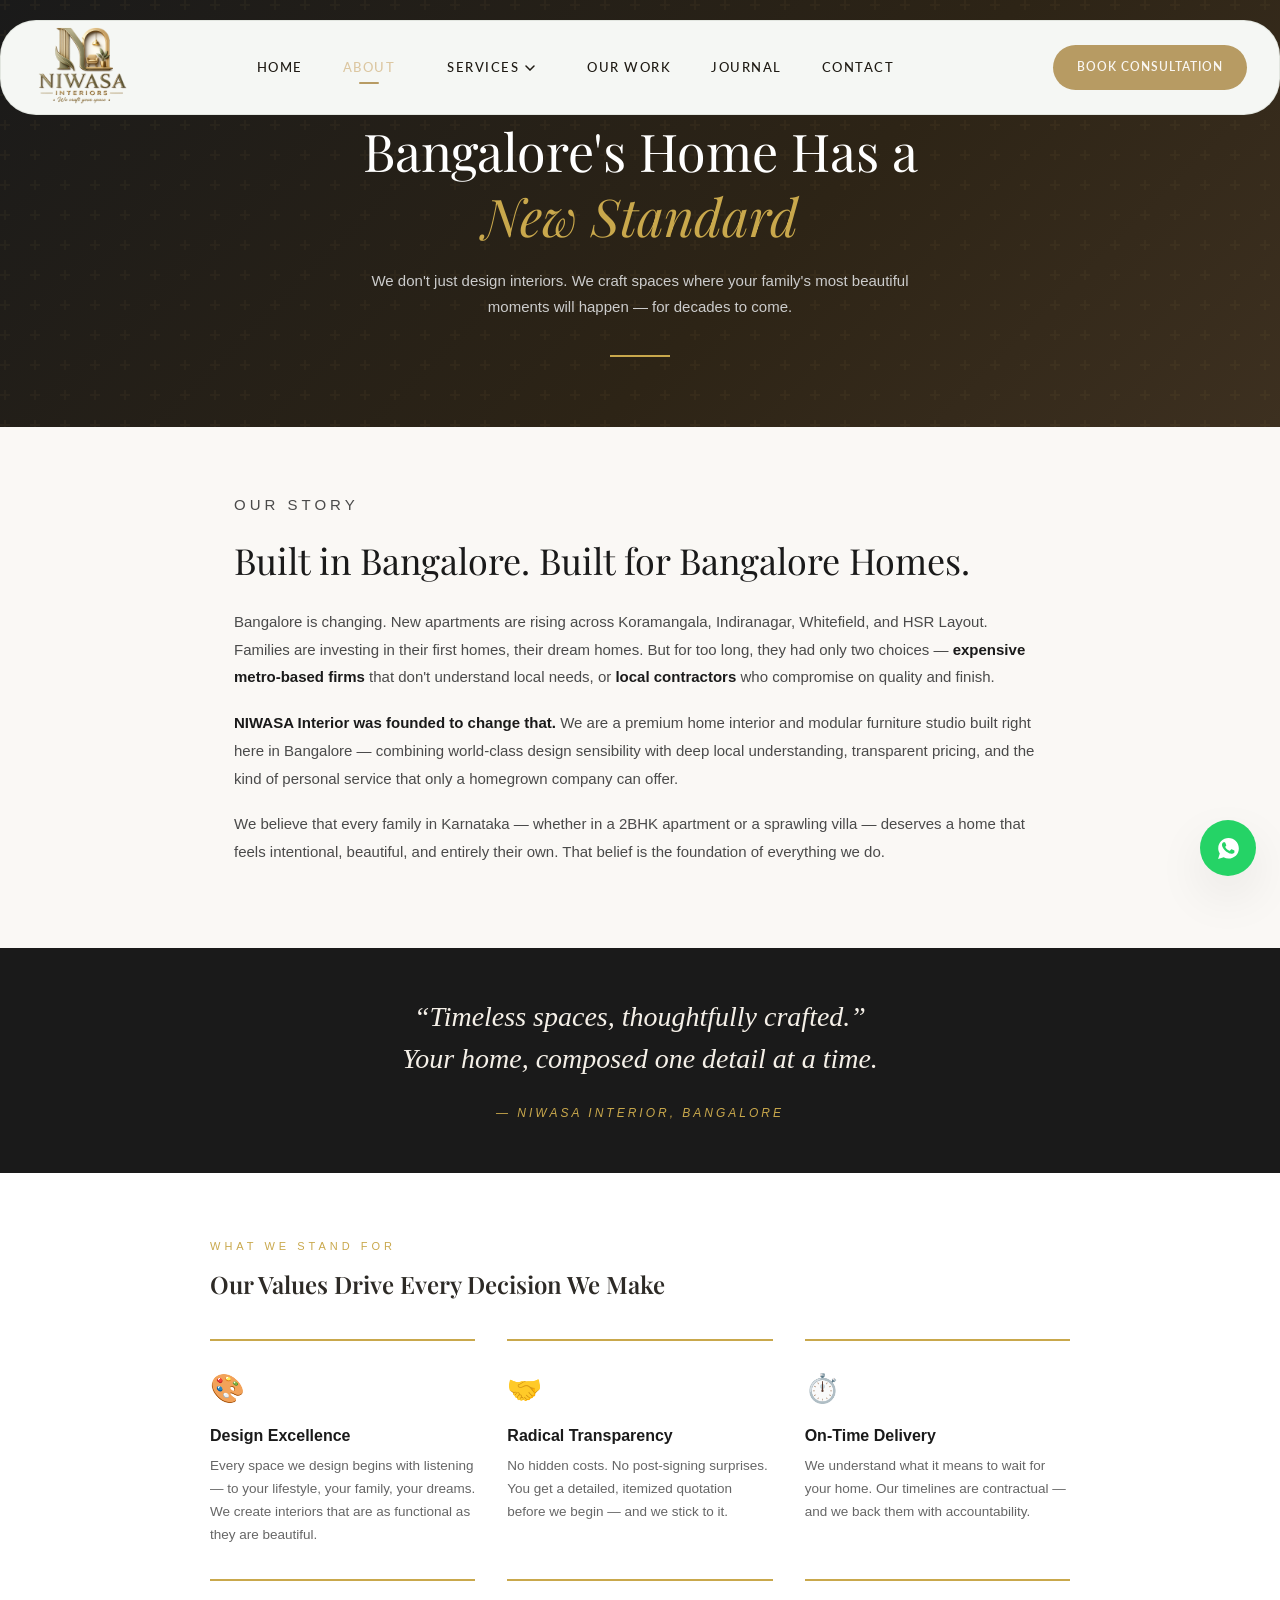
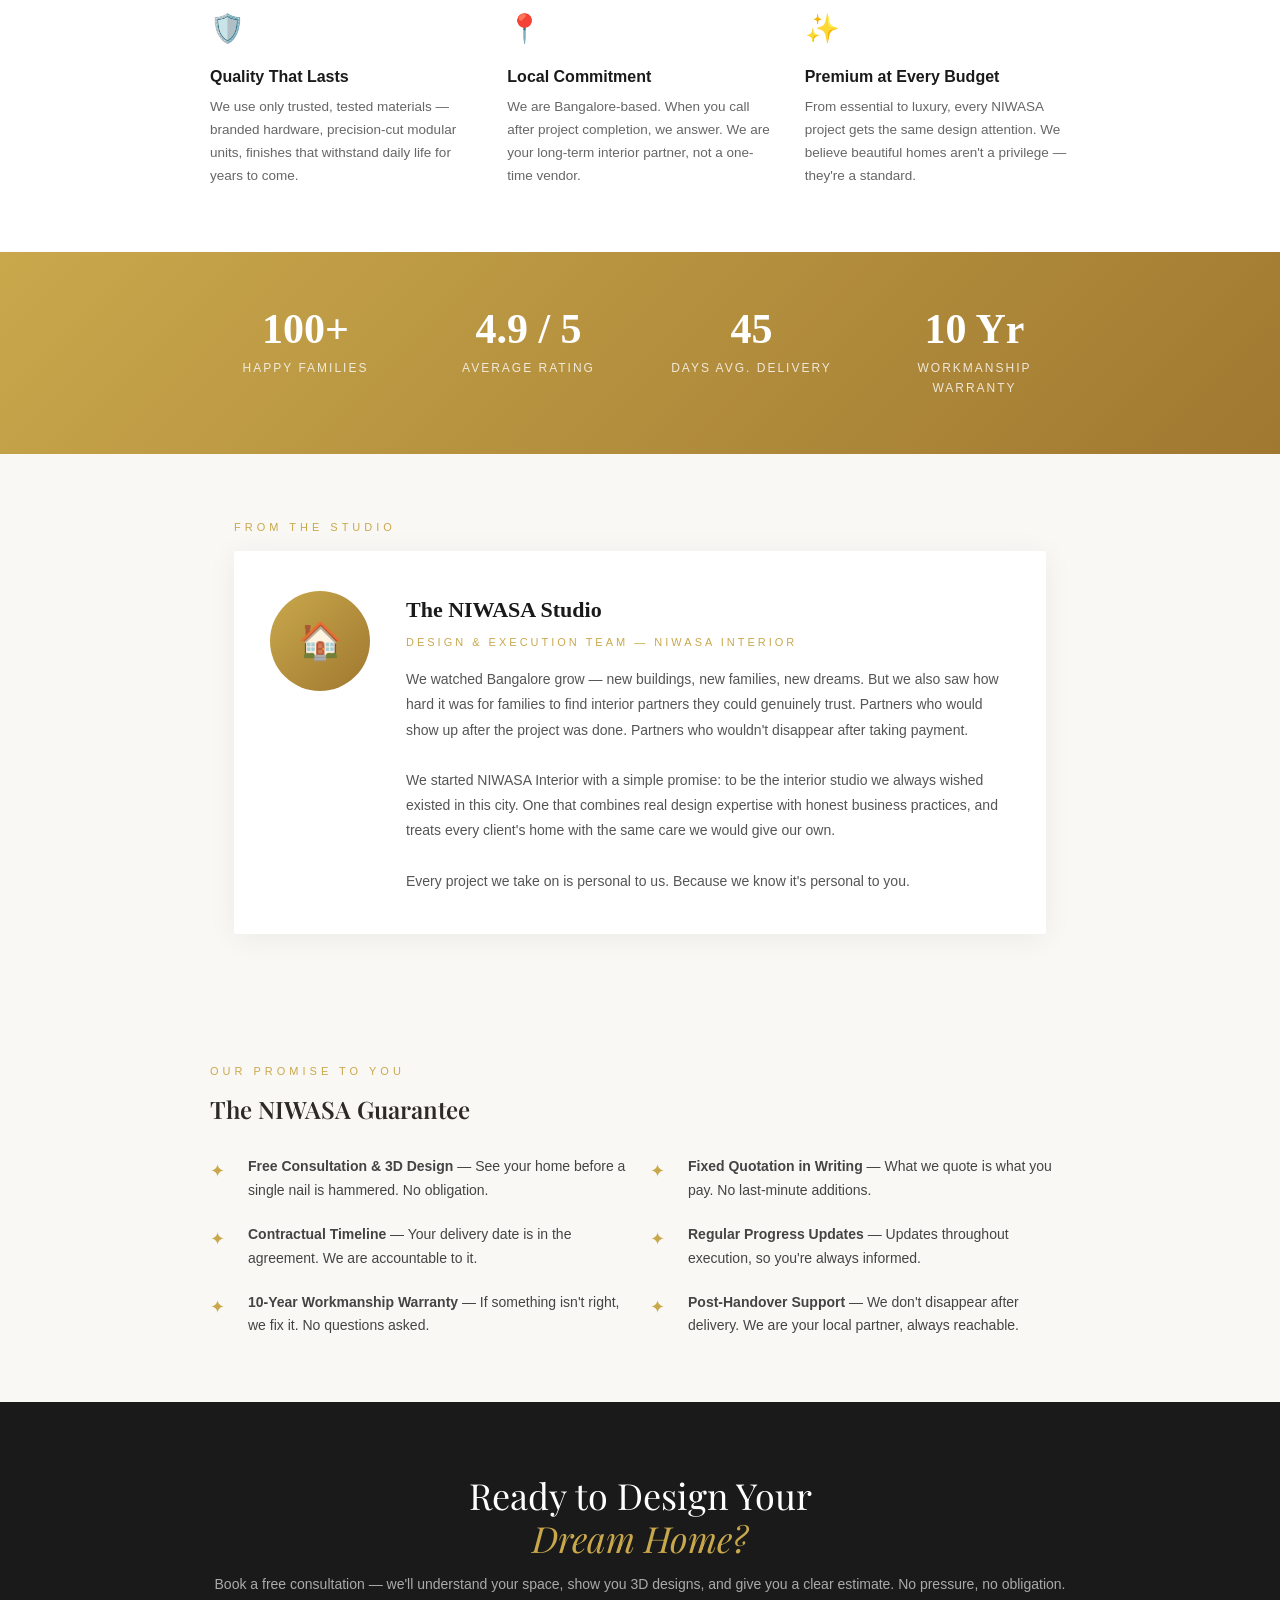
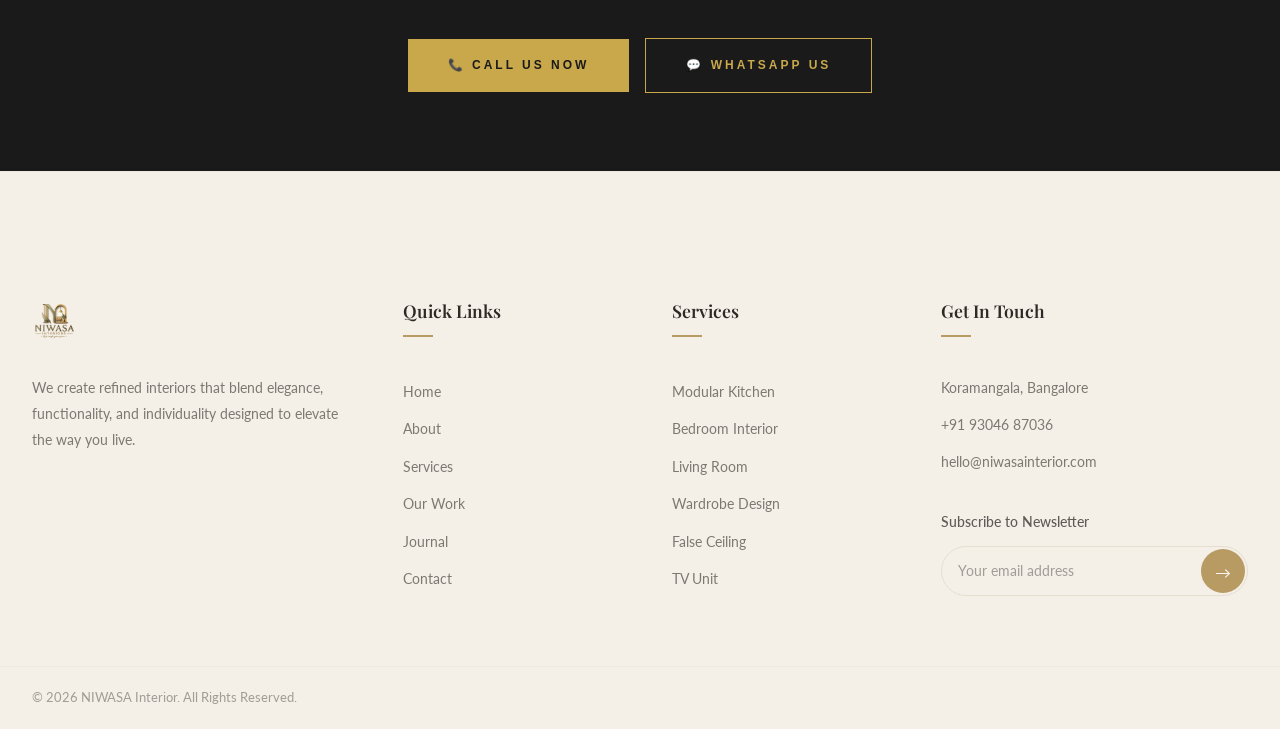
==== about.html @ 1d623440 "Initial commit" ====
<!DOCTYPE html>
<html lang="en">
<head>
  <meta charset="UTF-8">
  <meta name="viewport" content="width=device-width, initial-scale=1.0">
  <title>About | NIWASA Interior</title>
  <meta name="description" content="Learn about NIWASA Interior's design process, material-first approach, and execution values.">
  <link rel="preconnect" href="https://fonts.googleapis.com">
  <link rel="preconnect" href="https://fonts.gstatic.com" crossorigin>
  <link href="https://fonts.googleapis.com/css2?family=Playfair+Display:wght@400;500;600;700&family=Lato:wght@300;400;700;900&display=swap" rel="stylesheet">
  <link rel="stylesheet" href="static/css/core/site.css">
  <link rel="stylesheet" href="static/css/pages/about.css">
</head>
<body>
  <main class="main-content">
    <div class="ao-page">

      <!-- HERO -->
      <section class="ao-hero">
        <p class="ao-hero-eyebrow">About NIWASA Interior</p>
        <h1>Bangalore's Home Has a<br><span>New Standard</span></h1>
        <p class="ao-hero-sub">We don't just design interiors. We craft spaces where your family's most beautiful moments will happen — for decades to come.</p>
        <div class="ao-gold-line"></div>
      </section>

      <!-- BRAND STORY -->
      <section class="ao-section">
        <p class="ao-section-label">Our Story</p>
        <h2>Built in Bangalore. Built for Bangalore Homes.</h2>
        <p>
          Bangalore is changing. New apartments are rising across Koramangala, Indiranagar, Whitefield, and HSR Layout. Families are investing in their first homes, their dream homes. But for too long, they had only two choices — <strong>expensive metro-based firms</strong> that don't understand local needs, or <strong>local contractors</strong> who compromise on quality and finish.
        </p>
        <p>
          <strong>NIWASA Interior was founded to change that.</strong> We are a premium home interior and modular furniture studio built right here in Bangalore — combining world-class design sensibility with deep local understanding, transparent pricing, and the kind of personal service that only a homegrown company can offer.
        </p>
        <p>
          We believe that every family in Karnataka — whether in a 2BHK apartment or a sprawling villa — deserves a home that feels intentional, beautiful, and entirely their own. That belief is the foundation of everything we do.
        </p>
      </section>

      <!-- QUOTE -->
      <div class="ao-quote-block">
        <blockquote>&ldquo;Timeless spaces, thoughtfully crafted.&rdquo;<br>Your home, composed one detail at a time.</blockquote>
        <cite>&mdash; NIWASA Interior, Bangalore</cite>
      </div>

      <!-- VALUES -->
      <div class="ao-values-bg">
        <div class="ao-values-inner">
          <p class="ao-section-label">What We Stand For</p>
          <h2>Our Values Drive Every Decision We Make</h2>
          <div class="ao-values-grid">
            <div class="ao-value-card">
              <div class="ao-value-icon">🎨</div>
              <h3>Design Excellence</h3>
              <p>Every space we design begins with listening — to your lifestyle, your family, your dreams. We create interiors that are as functional as they are beautiful.</p>
            </div>
            <div class="ao-value-card">
              <div class="ao-value-icon">🤝</div>
              <h3>Radical Transparency</h3>
              <p>No hidden costs. No post-signing surprises. You get a detailed, itemized quotation before we begin — and we stick to it.</p>
            </div>
            <div class="ao-value-card">
              <div class="ao-value-icon">⏱️</div>
              <h3>On-Time Delivery</h3>
              <p>We understand what it means to wait for your home. Our timelines are contractual — and we back them with accountability.</p>
            </div>
            <div class="ao-value-card">
              <div class="ao-value-icon">🛡️</div>
              <h3>Quality That Lasts</h3>
              <p>We use only trusted, tested materials — branded hardware, precision-cut modular units, finishes that withstand daily life for years to come.</p>
            </div>
            <div class="ao-value-card">
              <div class="ao-value-icon">📍</div>
              <h3>Local Commitment</h3>
              <p>We are Bangalore-based. When you call after project completion, we answer. We are your long-term interior partner, not a one-time vendor.</p>
            </div>
            <div class="ao-value-card">
              <div class="ao-value-icon">✨</div>
              <h3>Premium at Every Budget</h3>
              <p>From essential to luxury, every NIWASA project gets the same design attention. We believe beautiful homes aren't a privilege — they're a standard.</p>
            </div>
          </div>
        </div>
      </div>

      <!-- STATS -->
      <div class="ao-stats-bg">
        <div class="ao-stats-inner">
          <div>
            <div class="ao-stat-num">100+</div>
            <div class="ao-stat-label">Happy Families</div>
          </div>
          <div>
            <div class="ao-stat-num">4.9 / 5</div>
            <div class="ao-stat-label">Average Rating</div>
          </div>
          <div>
            <div class="ao-stat-num">45</div>
            <div class="ao-stat-label">Days Avg. Delivery</div>
          </div>
          <div>
            <div class="ao-stat-num">10 Yr</div>
            <div class="ao-stat-label">Workmanship Warranty</div>
          </div>
        </div>
      </div>

      <!-- FOUNDER / STUDIO -->
      <section class="ao-founder-section">
        <p class="ao-section-label">From the Studio</p>
        <div class="ao-founder-card">
          <div class="ao-founder-avatar">🏠</div>
          <div>
            <div class="ao-founder-name">The NIWASA Studio</div>
            <div class="ao-founder-title">Design &amp; Execution Team — NIWASA Interior</div>
            <p class="ao-founder-bio">
              We watched Bangalore grow — new buildings, new families, new dreams. But we also saw how hard it was for families to find interior partners they could genuinely trust. Partners who would show up after the project was done. Partners who wouldn't disappear after taking payment.<br><br>
              We started NIWASA Interior with a simple promise: to be the interior studio we always wished existed in this city. One that combines real design expertise with honest business practices, and treats every client's home with the same care we would give our own.<br><br>
              Every project we take on is personal to us. Because we know it's personal to you.
            </p>
          </div>
        </div>
      </section>

      <!-- OUR PROMISE -->
      <div class="ao-promise-bg">
        <div class="ao-promise-inner">
          <p class="ao-section-label">Our Promise to You</p>
          <h2>The NIWASA Guarantee</h2>
          <ul class="ao-promise-list">
            <li><span class="ao-check">✦</span><div><strong>Free Consultation &amp; 3D Design</strong> — See your home before a single nail is hammered. No obligation.</div></li>
            <li><span class="ao-check">✦</span><div><strong>Fixed Quotation in Writing</strong> — What we quote is what you pay. No last-minute additions.</div></li>
            <li><span class="ao-check">✦</span><div><strong>Contractual Timeline</strong> — Your delivery date is in the agreement. We are accountable to it.</div></li>
            <li><span class="ao-check">✦</span><div><strong>Regular Progress Updates</strong> — Updates throughout execution, so you're always informed.</div></li>
            <li><span class="ao-check">✦</span><div><strong>10-Year Workmanship Warranty</strong> — If something isn't right, we fix it. No questions asked.</div></li>
            <li><span class="ao-check">✦</span><div><strong>Post-Handover Support</strong> — We don't disappear after delivery. We are your local partner, always reachable.</div></li>
          </ul>
        </div>
      </div>

      <!-- CTA -->
      <section class="ao-cta-section">
        <h2>Ready to Design Your<br><span>Dream Home?</span></h2>
        <p>Book a free consultation — we'll understand your space, show you 3D designs, and give you a clear estimate. No pressure, no obligation.</p>
        <a class="ao-cta-btn" href="tel:+919304687036">📞 Call Us Now</a>
        <a class="ao-cta-btn outline" href="https://wa.me/919304687036">💬 WhatsApp Us</a>
      </section>

    </div>
  </main>
  <script src="static/js/core/site-data.js" defer></script>
  <script src="static/js/core/layout.js" defer></script>
  <script src="static/js/core/main.js" defer></script>
  <script src="static/js/pages/about.js" defer></script>
</body>
</html>
---- static/css/core/site.css ----
@import url('https://fonts.googleapis.com/css2?family=Playfair+Display:wght@400;500;600;700&family=Lato:wght@300;400;700;900&display=swap');

/*
=================================================================
NIWASA Interior - Master Stylesheet
=================================================================
Premium Interior Design Studio
Luxury | Glassmorphism | Dark Theme | Gold Accents
=================================================================
*/

/* ============================================================
   CSS CUSTOM PROPERTIES (Design Tokens)
   ============================================================ */
:root{

    /* ===========================
       NIWASA Brand Palette
    ============================ */

    --primary:#5E6B56;
    --primary-light:#74846C;
    --primary-dark:#46503F;

    --secondary:#B79B63;
    --secondary-light:#D8C39A;
    --secondary-dark:#9B824C;

    --accent:#E8D8BB;
    --gold:#B79B63;
    --gold-light:#D8C39A;
    --gold-dark:#9B824C;
    --gold-muted:rgba(183,155,99,.12);
    --gold-shimmer:#E8D8BB;

    /* ===========================
       Backgrounds
    ============================ */

    --bg-primary:#F9F6F1;
    --bg-secondary:#F4EFE7;
    --bg-tertiary:#EEE7DB;

    --bg-card:#FFFFFF;
    --bg-card-hover:#FCFAF6;
    --bg-elevated:#FFFFFF;

    /* ===========================
       Glass
    ============================ */

    --glass-bg:rgba(255,255,255,.72);
    --glass-bg-light:rgba(255,255,255,.55);

    --glass-border:rgba(94,107,86,.12);
    --glass-border-hover:rgba(94,107,86,.25);

    /* ===========================
       Typography
    ============================ */

    --text-primary:#2D2A26;
    --text-secondary:#5F5A55;
    --text-tertiary:#7E7872;
    --text-muted:#A29C96;

    --text-gold:#B79B63;

    /* ===========================
       Extra Colors
    ============================ */

    --cream:#FFFDF8;
    --cream-dark:#F5F0E8;
    --warm-white:#FFFFFF;

    /* ===========================
       Borders
    ============================ */

    --border-subtle:#EFE8DC;
    --border-light:#E6DED0;
    --border-gold:#D8C39A;

    /* ===========================
       Shadows
    ============================ */

    --shadow-sm:0 3px 8px rgba(0,0,0,.04);

    --shadow-md:0 8px 24px rgba(0,0,0,.06);

    --shadow-lg:0 20px 50px rgba(0,0,0,.08);

    --shadow-xl:0 35px 80px rgba(0,0,0,.10);

    --shadow-gold:0 15px 35px rgba(183,155,99,.15);

    --shadow-gold-lg:0 20px 50px rgba(183,155,99,.18);

    /* Typography */

    --font-heading:'Playfair Display',serif;
    --font-body:'Lato',sans-serif;
    --font-accent:'Playfair Display',serif;

    /* Font Sizes */

    --fs-hero:clamp(3.5rem,7vw,6rem);

    --fs-h1:clamp(2.15rem,4vw,3.9rem);

    --fs-h2:clamp(1.85rem,3.2vw,3rem);

    --fs-h3:clamp(1.5rem,3vw,2.2rem);

    --fs-h4:clamp(1.2rem,2vw,1.6rem);

    --fs-body:1rem;

    --fs-small:.9rem;

    --fs-label:.75rem;

    /* Spacing */

    --space-xs:.5rem;
    --space-sm:1rem;
    --space-md:1.5rem;
    --space-lg:2.5rem;
    --space-xl:4rem;
    --space-2xl:6rem;
    --space-3xl:8rem;

    --section-padding:7rem;

    /* Radius */

    --radius-sm:8px;
    --radius-md:14px;
    --radius-lg:18px;
    --radius-xl:26px;
    --radius-2xl:36px;
    --radius-full:999px;

    /* Transition */

    --transition-fast:.2s ease;

    --transition-base:.3s ease;

    --transition-smooth:.45s ease;

    --transition-slow:.8s ease;

    --transition-spring:.5s cubic-bezier(.34,1.56,.64,1);

    /* Z */

    --z-base:1;
    --z-preloader:1000;
    --z-dropdown:100;
    --z-sticky:200;
    --z-overlay:300;
    --z-modal:400;
    --z-floating:500;

    --container-max:1380px;

    --container-padding:2rem;

}


/* ============================================================
   RESET & BASE
   ============================================================ */
*,
*::before,
*::after {
    margin: 0;
    padding: 0;
    box-sizing: border-box;
}

html {
    scroll-behavior: smooth;
    -webkit-text-size-adjust: 100%;
    scrollbar-width: thin;
    scrollbar-color: var(--gold-dark) var(--bg-secondary);
}

/* Custom Scrollbar */
html::-webkit-scrollbar {
    width: 8px;
}

html::-webkit-scrollbar-track {
    background: var(--bg-secondary);
}

html::-webkit-scrollbar-thumb {
    background: var(--gold-dark);
    border-radius: var(--radius-full);
}

html::-webkit-scrollbar-thumb:hover {
    background: var(--gold);
}

body {
    font-family: var(--font-body);
    font-size: var(--fs-body);
    line-height: 1.7;
    color: var(--text-secondary);
    background-color: var(--bg-primary);
    overflow-x: hidden;
    -webkit-font-smoothing: antialiased;
    -moz-osx-font-smoothing: grayscale;
}

a {
    text-decoration: none;
    color: inherit;
    transition: color var(--transition-base);
}

img {
    max-width: 100%;
    height: auto;
    display: block;
}

ul, ol {
    list-style: none;
}

button {
    cursor: pointer;
    border: none;
    background: none;
    font-family: inherit;
    font-size: inherit;
    color: inherit;
}

input, textarea, select {
    font-family: inherit;
    font-size: inherit;
    outline: none;
    border: none;
    background: none;
}

::selection {
    background: var(--gold);
    color: var(--bg-primary);
}


/* ============================================================
   UTILITY CLASSES
   ============================================================ */
.container {
    width: 100%;
    max-width: var(--container-max);
    margin: 0 auto;
    padding: 0 var(--container-padding);
}

.section {
    padding: var(--section-padding) 0;
    position: relative;
}

.section-dark {
    background-color: var(--bg-secondary);
}

.section-darker {
    background-color: var(--bg-primary);
}

/* Section Header */
.section-header {
    text-align: center;
    margin-bottom: var(--space-xl);
    max-width: 700px;
    margin-left: auto;
    margin-right: auto;
}

.section-label {
    font-family: var(--font-body);
    font-size: var(--fs-label);
    font-weight: 500;
    letter-spacing: 3px;
    text-transform: uppercase;
    color: var(--gold);
    margin-bottom: var(--space-sm);
    display: block;
}

.section-title {
    font-family: var(--font-heading);
    font-size: var(--fs-h2);
    font-weight: 600;
    color: var(--text-primary);
    line-height: 1.2;
    margin-bottom: var(--space-md);
}

.section-title em,
.section-title i {
    font-style: italic;
    color: var(--gold);
}

.section-subtitle {
    font-size: var(--fs-body);
    color: var(--text-tertiary);
    line-height: 1.8;
}

.section-divider {
    width: 50px;
    height: 2px;
    background: var(--gold);
    margin: var(--space-md) auto;
}

/* Text Utilities */
.text-gold { color: var(--gold); }
.text-white { color: var(--text-primary); }
.text-center { text-align: center; }
.text-left { text-align: left; }

/* Heading Styles */
h1, h2, h3, h4, h5, h6 {
    font-family: var(--font-heading);
    font-weight: 600;
    color: var(--text-primary);
    line-height: 1.2;
}


/* ============================================================
   PRELOADER
   ============================================================ */
.preloader {
    position: fixed;
    top: 0;
    left: 0;
    width: 100%;
    height: 100%;
    background: var(--bg-primary);
    display: flex;
    align-items: center;
    justify-content: center;
    z-index: var(--z-preloader);
    transition: opacity 0.6s ease, visibility 0.6s ease;
}

.preloader.hidden {
    opacity: 0;
    visibility: hidden;
    pointer-events: none;
}

.preloader-inner {
    text-align: center;
}

.preloader-logo {
    margin-bottom: 22px;
    animation: preloaderPulse 2s ease-in-out infinite;
}

.preloader-logo img {
    height: 60px;
    width: auto;
    filter: brightness(1.1);
}

.preloader-bar {
    width: 42px;
    height: 42px;
    background: transparent;
    border: 3px solid var(--border-light);
    border-top-color: var(--gold);
    border-radius: 50%;
    margin: 0 auto;
    animation: preloaderSpin .9s linear infinite;
}

.preloader-bar-inner {
    display: none;
}

@keyframes preloaderPulse {
    0%, 100% { opacity: 1; transform: scale(1); }
    50% { opacity: 0.7; transform: scale(0.97); }
}

@keyframes preloaderBar {
    0% { width: 0; margin-left: 0; }
    50% { width: 70%; margin-left: 15%; }
    100% { width: 0; margin-left: 100%; }
}


/* ============================================================
   NAVBAR
   ============================================================ */
.navbar {
    position: fixed;
    top: 0;
    left: 0;
    width: 100%;
    z-index: var(--z-sticky);
    padding: 20px 0;
    transition: all var(--transition-smooth);
}

.navbar.scrolled {
    padding: 12px 0;
}

.navbar-container {
    max-width: var(--container-max);
    margin: 0 auto;
    padding: 0 var(--container-padding);
    display: flex;
    align-items: center;
    justify-content: space-between;
    background: #f5f7f4;
    backdrop-filter: blur(20px);
    -webkit-backdrop-filter: blur(20px);
    border: 1px solid var(--glass-border);
    border-radius: var(--radius-2xl);
    padding: 14px 32px;
    transition: all var(--transition-smooth);
}

.navbar.scrolled .navbar-container {
     background: #F4EFE7;
    border-color: var(--border-light);
    box-shadow: var(--shadow-lg);
    padding: 10px 28px;
}

/* Logo */



.logo-img {
    height: 42px;          /* Keep the original height */
    width: auto;
    transition: all 0.3s ease;
    transform: scale(1.5); /* Makes it look 50% larger */
    transform-origin: left center;
}

.navbar.scrolled .logo-img {
    height: 42px;
    transform: scale(1.6);
}


.logo-img {
    height: 65px;      /* Increased from 42px */
    width: auto;
    transition: all var(--transition-base);
}


.navbar.scrolled .logo-img {
    height: 58px;
}

/* Nav Links */
.navbar-menu {
    display: flex;
    align-items: center;
    gap: 8px;
}

.nav-link {
    font-family: var(--font-body);
    font-size: 0.8rem;
    font-weight: 500;
    letter-spacing: 1.5px;
    text-transform: uppercase;
    color:  #1f1b14; 
    padding: 8px 16px;
    border-radius: var(--radius-sm);
    transition: all var(--transition-base);
    position: relative;
    display: flex;
    align-items: center;
    gap: 4px;
}

.nav-link:hover,
.nav-link.active {
    color:  #DCC7A1; 
}

.nav-link.active::after {
    content: '';
    position: absolute;
    bottom: 2px;
    left: 50%;
    transform: translateX(-50%);
    width: 20px;
    height: 2px;
    background: var(--gold);
    border-radius: var(--radius-full);
}

/* Dropdown */
.nav-dropdown {
    position: relative;
    margin: 0 12px;
}

.dropdown-arrow {
    transition: transform var(--transition-base);
    margin-left: 2px;
}

.nav-dropdown:hover .dropdown-arrow {
    transform: rotate(180deg);
}

.dropdown-menu {
    position: absolute;
    top: calc(100% + 18px);
    left: 50%;
    transform: translateX(-50%) translateY(8px);
    width: min(820px, 82vw);
    background: #fff;
    backdrop-filter: blur(20px);
    -webkit-backdrop-filter: blur(20px);
    border: 1px solid var(--border-light);
    border-radius: 18px;
    padding: 18px;
    display: grid;
    grid-template-columns: repeat(3, minmax(0, 1fr));
    gap: 10px;
    opacity: 0;
    visibility: hidden;
    transition: all var(--transition-base);
    box-shadow: 0 24px 70px rgba(45, 42, 38, .14);
    z-index: 999;
}

@keyframes preloaderSpin {
    to { transform: rotate(360deg); }
}

.nav-dropdown:hover .dropdown-menu {
    opacity: 1;
    visibility: visible;
    transform: translateX(-50%) translateY(0);
}

.dropdown-item {
    display: flex;
    align-items: center;
    min-height: 54px;
    padding: 13px 15px;
    font-size: 0.85rem;
    font-weight: 600;
    color: var(--text-primary);
    background: var(--cream);
    border: 1px solid var(--border-subtle);
    border-radius: 12px;
    transition: all var(--transition-base);
}

.dropdown-item:hover {
    background: var(--primary);
    border-color: var(--primary);
    color: #fff;
    transform: translateY(-2px);
}

/* CTA Button */
.navbar-cta {
    display: flex;
    align-items: center;
    gap: 10px;
    background: var(--gold);
    color: var(--bg-primary);
    font-size: 0.75rem;
    font-weight: 600;
    letter-spacing: 1px;
    text-transform: uppercase;
    padding: 12px 24px;
    border-radius: var(--radius-full);
    transition: all var(--transition-base);
    flex-shrink: 0;
}

.navbar-cta:hover {
    background: var(--gold-light);
    transform: translateY(-1px);
    box-shadow: var(--shadow-gold);
}

.navbar-cta svg {
    transition: transform var(--transition-base);
}

.navbar-cta:hover svg {
    transform: translate(2px, -2px);
}

/* Mobile Toggle */
.navbar-toggle {
    display: none;
    flex-direction: column;
    gap: 5px;
    padding: 8px;
    z-index: 10;
}

.toggle-line {
    width: 24px;
    height: 2px;
    background: var(--text-primary);
    border-radius: var(--radius-full);
    transition: all var(--transition-base);
}


/* ============================================================
   MOBILE MENU
   ============================================================ */
.mobile-menu {
    position: fixed;
    top: 0;
    left: 0;
    width: 100%;
    height: 100%;
    z-index: var(--z-overlay);
    pointer-events: none;
}

.mobile-menu.active {
    pointer-events: all;
}

.mobile-menu-overlay {
    position: absolute;
    top: 0;
    left: 0;
    width: 100%;
    height: 100%;
    background: rgba(0, 0, 0, 0.6);
    backdrop-filter: blur(4px);
    opacity: 0;
    transition: opacity var(--transition-base);
}

.mobile-menu.active .mobile-menu-overlay {
    opacity: 1;
}

.mobile-menu-panel {
    position: absolute;
    top: 0;
    right: 0;
    width: 85%;
    max-width: 400px;
    height: 100%;
    background: var(--bg-secondary);
    border-left: 1px solid var(--border-light);
    transform: translateX(100%);
    transition: transform var(--transition-smooth);
    overflow-y: auto;
    display: flex;
    flex-direction: column;
}

.mobile-menu.active .mobile-menu-panel {
    transform: translateX(0);
}

.mobile-menu-header {
    display: flex;
    align-items: center;
    justify-content: space-between;
    padding: 20px 24px;
    border-bottom: 1px solid var(--border-subtle);
}

.mobile-logo img {
    height: 36px;
    width: auto;
}

.mobile-close {
    width: 40px;
    height: 40px;
    display: flex;
    align-items: center;
    justify-content: center;
    border-radius: var(--radius-md);
    color: var(--text-secondary);
    transition: all var(--transition-base);
}

.mobile-close:hover {
    color: var(--gold);
    background: var(--gold-muted);
}

.mobile-menu-nav {
    padding: 16px 24px;
    flex: 1;
}

.mobile-nav-link {
    display: flex;
    align-items: center;
    justify-content: space-between;
    padding: 14px 0;
    font-family: var(--font-heading);
    font-size: 1.15rem;
    font-weight: 500;
    color: var(--text-secondary);
    border-bottom: 1px solid var(--border-subtle);
    transition: color var(--transition-base);
    width: 100%;
    text-align: left;
}

.mobile-nav-link:hover {
    color: var(--gold);
}

.mobile-nav-dropdown {
    width: 100%;
}

.mobile-dropdown-content {
    max-height: 0;
    overflow: hidden;
    transition: max-height var(--transition-smooth);
}

.mobile-nav-dropdown.open .mobile-dropdown-content {
    max-height: 500px;
}

.mobile-nav-dropdown.open .mobile-dropdown-toggle svg {
    transform: rotate(180deg);
}

.mobile-dropdown-content a {
    display: block;
    padding: 10px 0 10px 16px;
    font-family: var(--font-body);
    font-size: 0.9rem;
    color: var(--text-tertiary);
    border-bottom: 1px solid var(--border-subtle);
    transition: all var(--transition-base);
}

.mobile-dropdown-content a:hover {
    color: var(--gold);
    padding-left: 24px;
}

.mobile-menu-footer {
    padding: 24px;
    border-top: 1px solid var(--border-subtle);
}

.mobile-cta-btn {
    display: block;
    width: 100%;
    text-align: center;
    background: var(--gold);
    color: var(--bg-primary);
    font-weight: 600;
    font-size: 0.85rem;
    letter-spacing: 1px;
    text-transform: uppercase;
    padding: 14px 24px;
    border-radius: var(--radius-full);
    margin-bottom: var(--space-md);
    transition: all var(--transition-base);
}

.mobile-cta-btn:hover {
    background: var(--gold-light);
}

.mobile-contact-info {
    display: flex;
    flex-direction: column;
    gap: 8px;
    margin-bottom: var(--space-md);
}

.mobile-contact-info a {
    font-size: 0.85rem;
    color: var(--text-tertiary);
    transition: color var(--transition-base);
}

.mobile-contact-info a:hover {
    color: var(--gold);
}

.mobile-social-links {
    display: flex;
    gap: 12px;
}

.mobile-social-links a {
    width: 40px;
    height: 40px;
    display: flex;
    align-items: center;
    justify-content: center;
    border: 1px solid var(--border-light);
    border-radius: var(--radius-md);
    color: var(--text-tertiary);
    transition: all var(--transition-base);
}

.mobile-social-links a:hover {
    color: var(--gold);
    border-color: var(--gold);
    background: var(--gold-muted);
}


/* ============================================================
   BUTTONS (Reusable)
   ============================================================ */
.btn {
    display: inline-flex;
    align-items: center;
    gap: 10px;
    font-family: var(--font-body);
    font-weight: 600;
    letter-spacing: 1px;
    text-transform: uppercase;
    border-radius: var(--radius-full);
    transition: all var(--transition-base);
    cursor: pointer;
    position: relative;
    overflow: hidden;
}

.btn-primary {
    background: var(--gold);
    color: var(--bg-primary);
    padding: 14px 32px;
    font-size: 0.8rem;
}

.btn-primary:hover {
    background: var(--gold-light);
    transform: translateY(-2px);
    box-shadow: var(--shadow-gold);
}

.btn-outline {
    background: transparent;
    color: var(--text-primary);
    padding: 13px 30px;
    font-size: 0.8rem;
    border: 1.5px solid var(--border-light);
}

.btn-outline:hover {
    border-color: var(--gold);
    color: var(--gold);
    background: var(--gold-muted);
    transform: translateY(-2px);
}

.btn-ghost {
    background: transparent;
    color: var(--gold);
    padding: 10px 0;
    font-size: 0.8rem;
    letter-spacing: 1.5px;
}

.btn-ghost:hover {
    color: var(--gold-light);
}

.btn-ghost svg {
    transition: transform var(--transition-base);
}

.btn-ghost:hover svg {
    transform: translateX(4px);
}

.btn svg {
    transition: transform var(--transition-base);
}

.btn:hover svg {
    transform: translate(2px, -2px);
}

/* Arrow icon for buttons */
.btn-arrow {
    width: 36px;
    height: 36px;
    display: flex;
    align-items: center;
    justify-content: center;
    border-radius: 50%;
    border: 1px solid var(--border-light);
    transition: all var(--transition-base);
}

.btn:hover .btn-arrow {
    border-color: var(--gold);
    background: var(--gold-muted);
}


/* ============================================================
   FOOTER
   ============================================================ */
.footer {
    background: var(--bg-secondary);
    border-top: 1px solid var(--border-subtle);
}

.footer-top {
    padding: var(--space-3xl) 0 var(--space-xl);
}

.footer-grid {
    display: grid;
    grid-template-columns: 1.5fr 1fr 1fr 1.5fr;
    gap: var(--space-xl);
}

.footer-logo {
    display: inline-block;
    margin-bottom: var(--space-md);
}

.footer-logo img {
    height: 44px;
    width: auto;
}

.footer-brand-desc {
    font-size: 0.9rem;
    color: var(--text-tertiary);
    line-height: 1.8;
    margin-bottom: var(--space-lg);
}

.footer-social {
    display: flex;
    gap: 10px;
}

.social-link {
    width: 40px;
    height: 40px;
    display: flex;
    align-items: center;
    justify-content: center;
    border: 1px solid var(--border-light);
    border-radius: var(--radius-md);
    color: var(--text-tertiary);
    transition: all var(--transition-base);
}

.social-link:hover {
    color: var(--gold);
    border-color: var(--gold);
    background: var(--gold-muted);
    transform: translateY(-2px);
}

.footer-heading {
    font-family: var(--font-heading);
    font-size: 1.1rem;
    font-weight: 600;
    color: var(--text-primary);
    margin-bottom: var(--space-lg);
    position: relative;
    padding-bottom: var(--space-sm);
}

.footer-heading::after {
    content: '';
    position: absolute;
    bottom: 0;
    left: 0;
    width: 30px;
    height: 2px;
    background: var(--gold);
}

.footer-links li {
    margin-bottom: 10px;
}

.footer-links a {
    font-size: 0.9rem;
    color: var(--text-tertiary);
    transition: all var(--transition-base);
    display: inline-block;
}

.footer-links a:hover {
    color: var(--gold);
    transform: translateX(4px);
}

.footer-contact-info {
    display: flex;
    flex-direction: column;
    gap: 14px;
    margin-bottom: var(--space-lg);
}

.footer-contact-item {
    display: flex;
    align-items: flex-start;
    gap: 10px;
    font-size: 0.85rem;
    color: var(--text-tertiary);
}

.footer-contact-item svg {
    flex-shrink: 0;
    color: var(--gold);
    margin-top: 2px;
}

.footer-contact-item a {
    color: var(--text-tertiary);
    transition: color var(--transition-base);
}

.footer-contact-item a:hover {
    color: var(--gold);
}

/* Newsletter */
.newsletter-title {
    font-family: var(--font-body);
    font-size: 0.85rem;
    font-weight: 500;
    color: var(--text-secondary);
    margin-bottom: var(--space-sm);
}

.newsletter-form {
    display: flex;
    gap: 0;
    border: 1px solid var(--border-light);
    border-radius: var(--radius-full);
    overflow: hidden;
    transition: border-color var(--transition-base);
}

.newsletter-form:focus-within {
    border-color: var(--gold);
}

.newsletter-input {
    flex: 1;
    padding: 12px 16px;
    font-size: 0.85rem;
    color: var(--text-primary);
    background: transparent;
}

.newsletter-input::placeholder {
    color: var(--text-muted);
}

.newsletter-btn {
    width: 44px;
    height: 44px;
    display: flex;
    align-items: center;
    justify-content: center;
    background: var(--gold);
    color: var(--bg-primary);
    border-radius: var(--radius-full);
    margin: 2px;
    transition: all var(--transition-base);
    flex-shrink: 0;
}

.newsletter-btn:hover {
    background: var(--gold-light);
}

/* Footer Bottom */
.footer-bottom {
    padding: 20px 0;
    border-top: 1px solid var(--border-subtle);
}

.footer-bottom-inner {
    display: flex;
    align-items: center;
    justify-content: space-between;
}

.copyright {
    font-size: 0.8rem;
    color: var(--text-muted);
}

.footer-bottom-links {
    display: flex;
    align-items: center;
    gap: 8px;
}

.footer-bottom-links a {
    font-size: 0.8rem;
    color: var(--text-muted);
    transition: color var(--transition-base);
}

.footer-bottom-links a:hover {
    color: var(--gold);
}

.footer-bottom-links .separator {
    color: var(--text-muted);
    font-size: 0.7rem;
}


/* ============================================================
   FLOATING BUTTONS
   ============================================================ */
.floating-buttons {
    position: fixed;
    bottom: 24px;
    right: 24px;
    display: flex;
    z-index: var(--z-floating);
}

.floating-btn {
    width: 56px;
    height: 56px;
    display: flex;
    align-items: center;
    justify-content: center;
    border-radius: var(--radius-full);
    box-shadow: var(--shadow-lg);
    transition: all var(--transition-base);
    position: relative;
}

.floating-btn svg {
    width: 25px;
    height: 25px;
    fill: currentColor;
}

.floating-btn:hover {
    transform: scale(1.1);
}

/* WhatsApp */
.whatsapp-btn {
    background: #25D366;
    color: #fff;
    animation: floatingPulse 3s ease-in-out infinite;
}

.whatsapp-btn:hover {
    background: #22c55e;
    box-shadow: 0 4px 20px rgba(37, 211, 102, 0.4);
}

/* Tooltip */
.floating-btn-tooltip {
    position: absolute;
    right: calc(100% + 12px);
    top: 50%;
    transform: translateY(-50%);
    white-space: nowrap;
    background: var(--bg-card);
    color: var(--text-secondary);
    font-size: 0.75rem;
    padding: 6px 12px;
    border-radius: var(--radius-sm);
    border: 1px solid var(--border-light);
    opacity: 0;
    visibility: hidden;
    transition: all var(--transition-base);
    pointer-events: none;
}

.floating-btn:hover .floating-btn-tooltip {
    opacity: 1;
    visibility: visible;
}

@keyframes floatingPulse {
    0%, 100% { box-shadow: 0 4px 20px rgba(37, 211, 102, 0.2); }
    50% { box-shadow: 0 4px 30px rgba(37, 211, 102, 0.5); }
}


/* ============================================================
   SCROLL TO TOP
   ============================================================ */
.scroll-top-btn {
    position: fixed;
    bottom: 24px;
    left: 24px;
    width: 44px;
    height: 44px;
    display: flex;
    align-items: center;
    justify-content: center;
    background: var(--glass-bg);
    backdrop-filter: blur(12px);
    border: 1px solid var(--glass-border);
    border-radius: var(--radius-md);
    color: var(--gold);
    opacity: 0;
    visibility: hidden;
    transform: translateY(12px);
    transition: all var(--transition-base);
    z-index: var(--z-floating);
}

.scroll-top-btn.visible {
    opacity: 1;
    visibility: visible;
    transform: translateY(0);
}

.scroll-top-btn:hover {
    background: var(--gold);
    color: var(--bg-primary);
    border-color: var(--gold);
}


/* ============================================================
   TOAST NOTIFICATIONS
   ============================================================ */
.toast-container {
    position: fixed;
    top: 100px;
    right: 24px;
    z-index: var(--z-modal);
    display: flex;
    flex-direction: column;
    gap: 10px;
}

.toast {
    background: var(--bg-card);
    border: 1px solid var(--border-light);
    border-radius: var(--radius-md);
    padding: 16px 20px;
    min-width: 300px;
    max-width: 400px;
    display: flex;
    align-items: flex-start;
    gap: 12px;
    box-shadow: var(--shadow-lg);
    transform: translateX(120%);
    transition: transform var(--transition-smooth);
}

.toast.show {
    transform: translateX(0);
}

.toast-success {
    border-left: 3px solid #22c55e;
}

.toast-error {
    border-left: 3px solid #ef4444;
}

.toast-info {
    border-left: 3px solid var(--gold);
}

.toast-icon {
    width: 20px;
    height: 20px;
    flex-shrink: 0;
    margin-top: 2px;
}

.toast-message {
    font-size: 0.85rem;
    color: var(--text-secondary);
    line-height: 1.5;
}

.toast-close {
    margin-left: auto;
    color: var(--text-muted);
    cursor: pointer;
    padding: 2px;
    transition: color var(--transition-base);
}

.toast-close:hover {
    color: var(--text-primary);
}


/* ============================================================
   PAGE HERO (Reusable for inner pages)
   ============================================================ */
.page-hero {
    position: relative;
    padding: 170px 0 96px;
    background: var(--bg-secondary);
    overflow: hidden;
}

.page-hero::before {
    content: '';
    position: absolute;
    top: 0;
    left: 0;
    width: 100%;
    height: 100%;
    background:
        radial-gradient(ellipse at 20% 50%, var(--gold-muted) 0%, transparent 50%),
        radial-gradient(ellipse at 80% 50%, rgba(200, 164, 94, 0.05) 0%, transparent 50%);
    pointer-events: none;
}

.page-hero-content {
    position: relative;
    z-index: 2;
    text-align: center;
    max-width: 860px;
    margin: 0 auto;
}

.page-hero-label {
    display: none;
}

.page-hero-title {
    font-family: var(--font-heading);
    font-size: var(--fs-h1);
    font-weight: 700;
    color: var(--text-primary);
    margin-bottom: var(--space-md);
    line-height: 1.08;
}

.page-hero-subtitle {
    max-width: 660px;
    margin: 0 auto;
    font-size: .98rem;
    color: var(--text-tertiary);
    line-height: 1.75;
}

/* Breadcrumb */
.breadcrumb {
    display: flex;
    align-items: center;
    justify-content: center;
    gap: 8px;
    margin-top: var(--space-lg);
    font-size: var(--fs-small);
}

.breadcrumb a {
    color: var(--text-tertiary);
    transition: color var(--transition-base);
}

.breadcrumb a:hover {
    color: var(--gold);
}

.breadcrumb .separator {
    color: var(--text-muted);
}

.breadcrumb .current {
    color: var(--gold);
}




/*==========================================================
    PREMIUM FEATURE STRIP
==========================================================*/

.feature-strip{

    margin:45px auto 90px;

    max-width:1350px;

    padding:0 25px;

}

.feature-card{

    background:#ffffff;

    border-radius:28px;

    display:grid;

    grid-template-columns:repeat(4,1fr);

    overflow:hidden;

    border:1px solid #ECE8E1;

    box-shadow:
        0 18px 55px rgba(0,0,0,.08);

}

.feature-item{

    padding:45px 28px;

    text-align:center;

    border-right:1px solid #ECE8E1;

    transition:.35s ease;

}

.feature-item:last-child{

    border-right:none;

}

.feature-item:hover{

    background:#F8F6F1;

    transform:translateY(-8px);

}

/*==========================
        ICON
===========================*/

.feature-icon{

    width:78px;

    height:78px;

    margin:auto;

    margin-bottom:24px;

    border-radius:50%;

    background:#3E5A46;

    color:#ffffff;

    display:flex;

    justify-content:center;

    align-items:center;

    font-size:30px;

    transition:.35s;

    box-shadow:
        0 12px 30px rgba(62,90,70,.28);

}

.feature-item:hover .feature-icon{

    transform:scale(1.08);

    background:#C9A45D;

    box-shadow:
        0 15px 35px rgba(201,164,93,.35);

}

/*==========================
        HEADING
===========================*/

.feature-item h3{

    font-family:'Playfair Display',serif;

    color:#2F4F3E;

    font-size:28px;

    font-weight:600;

    margin-bottom:12px;

}

/*==========================
        TEXT
===========================*/

.feature-item p{

    color:#767676;

    font-size:15px;

    line-height:1.8;

}

/*==========================
        RESPONSIVE
===========================*/

@media(max-width:992px){

.feature-card{

    grid-template-columns:repeat(2,1fr);

}

.feature-item:nth-child(2){

    border-right:none;

}

.feature-item{

    border-bottom:1px solid #ECE8E1;

}

.feature-item:nth-last-child(-n+2){

    border-bottom:none;

}

}

@media(max-width:768px){

.feature-strip{

    padding:0 18px;

}

.feature-card{

    grid-template-columns:1fr;

}

.feature-item{

    border-right:none;

    border-bottom:1px solid #ECE8E1;

}

.feature-item:last-child{

    border-bottom:none;

}

}




/* ============================================================
   FORM STYLES (Reusable)
   ============================================================ */
.form-group {
    margin-bottom: var(--space-md);
}

.form-label {
    display: block;
    font-size: var(--fs-small);
    font-weight: 500;
    color: var(--text-secondary);
    margin-bottom: 8px;
    letter-spacing: 0.5px;
}

.form-input,
.form-select,
.form-textarea {
    width: 100%;
    padding: 14px 18px;
    font-size: var(--fs-body);
    color: var(--text-primary);
    background: var(--bg-tertiary);
    border: 1px solid var(--border-light);
    border-radius: var(--radius-md);
    transition: all var(--transition-base);
}

.form-input:focus,
.form-select:focus,
.form-textarea:focus {
    border-color: var(--gold);
    box-shadow: 0 0 0 3px var(--gold-muted);
    outline: none;
}

.form-input::placeholder,
.form-textarea::placeholder {
    color: var(--text-muted);
}

.form-select {
    cursor: pointer;
    appearance: none;
    background-image: url("data:image/svg+xml,%3Csvg width='12' height='8' viewBox='0 0 12 8' fill='none' xmlns='http://www.w3.org/2000/svg'%3E%3Cpath d='M1 1L6 6L11 1' stroke='rgba(255,255,255,0.5)' stroke-width='1.5' stroke-linecap='round'/%3E%3C/svg%3E");
    background-repeat: no-repeat;
    background-position: right 16px center;
    padding-right: 40px;
}

.form-select option {
    background: var(--bg-tertiary);
    color: var(--text-primary);
}

.form-textarea {
    min-height: 120px;
    resize: vertical;
}

.form-grid {
    display: grid;
    grid-template-columns: 1fr 1fr;
    gap: var(--space-md);
}


/* ============================================================
   CARDS (Reusable)
   ============================================================ */
.card {
    background: var(--bg-card);
    border: 1px solid var(--border-subtle);
    border-radius: var(--radius-lg);
    overflow: hidden;
    transition: all var(--transition-smooth);
}

.card:hover {
    border-color: var(--glass-border-hover);
    transform: translateY(-4px);
    box-shadow: var(--shadow-lg);
}

.card-image {
    position: relative;
    overflow: hidden;
    aspect-ratio: 16 / 10;
}

.card-image img {
    width: 100%;
    height: 100%;
    object-fit: cover;
    transition: transform var(--transition-slow);
}

.card:hover .card-image img {
    transform: scale(1.05);
}

.card-body {
    padding: var(--space-lg);
}

.card-label {
    font-size: var(--fs-label);
    font-weight: 500;
    letter-spacing: 2px;
    text-transform: uppercase;
    color: var(--gold);
    margin-bottom: var(--space-xs);
}

.card-title {
    font-family: var(--font-heading);
    font-size: var(--fs-h4);
    font-weight: 600;
    color: var(--text-primary);
    margin-bottom: var(--space-sm);
    transition: color var(--transition-base);
}

.card:hover .card-title {
    color: var(--gold);
}

.card-text {
    font-size: 0.9rem;
    color: var(--text-tertiary);
    line-height: 1.7;
}


/* ============================================================
   SCROLL REVEAL ANIMATIONS
   ============================================================ */
.reveal {
    opacity: 0;
    transform: translateY(30px);
    transition: all 0.8s cubic-bezier(0.4, 0, 0.2, 1);
}

.reveal.revealed {
    opacity: 1;
    transform: translateY(0);
}

.reveal-left {
    opacity: 0;
    transform: translateX(-40px);
    transition: all 0.8s cubic-bezier(0.4, 0, 0.2, 1);
}

.reveal-left.revealed {
    opacity: 1;
    transform: translateX(0);
}

.reveal-right {
    opacity: 0;
    transform: translateX(40px);
    transition: all 0.8s cubic-bezier(0.4, 0, 0.2, 1);
}

.reveal-right.revealed {
    opacity: 1;
    transform: translateX(0);
}

.reveal-scale {
    opacity: 0;
    transform: scale(0.95);
    transition: all 0.8s cubic-bezier(0.4, 0, 0.2, 1);
}

.reveal-scale.revealed {
    opacity: 1;
    transform: scale(1);
}


/* ============================================================
   RESPONSIVE
   ============================================================ */

/* Tablet */
@media (max-width: 1024px) {
    .navbar-menu {
        display: none;
    }

    .navbar-cta {
        display: none;
    }

    .navbar-toggle {
        display: flex;
    }

    .navbar-container {
        padding: 12px 20px;
    }

    .footer-grid {
        grid-template-columns: 1fr 1fr;
        gap: var(--space-xl) var(--space-lg);
    }

    .form-grid {
        grid-template-columns: 1fr;
    }
}

/* Mobile */
@media (max-width: 768px) {
    .footer-grid {
        grid-template-columns: 1fr;
        gap: var(--space-xl);
    }

    .footer-bottom-inner {
        flex-direction: column;
        gap: 12px;
        text-align: center;
    }

    .floating-buttons {
        bottom: 16px;
        right: 16px;
    }

    .floating-btn {
        width: 50px;
        height: 50px;
    }

    .floating-btn-tooltip {
        display: none;
    }

    .scroll-top-btn {
        bottom: 16px;
        left: 16px;
        width: 40px;
        height: 40px;
    }

    .page-hero {
        padding: calc(var(--space-2xl) + 80px) 0 var(--space-2xl);
    }
}

/* Small Mobile */
@media (max-width: 480px) {
    .navbar-container {
        padding: 10px 16px;
        border-radius: var(--radius-xl);
    }

    .logo-img {
        height: 34px;
    }
}

/* ==========================================================
  /*=========================================================
HOME HERO SLIDER
=========================================================*/

.hero-slider{
    position:relative;
    background:#4d5048;
    padding:20px 60px 35px;
    margin-top:100px;
}

.slider{
    position:relative;
    width:100%;
    height:82vh;
    overflow:hidden;
    border-radius:22px;
}

/*=========================================================
SLIDES
=========================================================*/

.slide{
    position:absolute;
    inset:0;
    opacity:0;
    transition:opacity 1.2s ease;
    z-index:1;
}

.slide.active{
    opacity:1;
    z-index:2;
}

.slide img{
    width:100%;
    height:100%;
    object-fit:cover;
    object-position:center;
    transition:transform 8s ease;
}

.slide.active img{
    transform:scale(1.05);
}

/*=========================================================
OVERLAY
=========================================================*/

.hero-overlay{
    position:absolute;
    inset:0;
    background:linear-gradient(
        90deg,
        rgba(0,0,0,.62),
        rgba(0,0,0,.38),
        rgba(0,0,0,.15)
    );
    z-index:3;
}

.hero-gradient{
    position:absolute;
    left:0;
    right:0;
    bottom:0;
    height:180px;
    background:linear-gradient(
        to top,
        rgba(0,0,0,.55),
        transparent
    );
    z-index:4;
}

/*=========================================================
HOME HERO CONTENT
=========================================================*/

.home-hero-content{
    position:absolute;
    top:50%;
    right:70px;
    transform:translateY(-50%);
    z-index:20;
}

.home-hero-card{
    width:560px;
    padding:45px;
    border-radius:28px;
    background:rgba(0,0,0,.28);
    backdrop-filter:blur(18px);
    -webkit-backdrop-filter:blur(18px);
    border:1px solid rgba(255,255,255,.18);
    box-shadow:0 25px 60px rgba(0,0,0,.35);
}

.home-hero-card h1{
    font-size:64px;
    line-height:1.08;
    color:#fff;
    margin-bottom:18px;
    font-weight:700;
}

.home-hero-card h1 span{
    color:#D4AF37;
}

.home-hero-card p{
    font-size:19px;
    line-height:1.8;
    color:rgba(255,255,255,.95);
    margin-bottom:35px;
}

/*=========================================================
BUTTONS
=========================================================*/

.home-hero-buttons{
    display:flex;
    gap:18px;
}

.home-hero-buttons .btn{
    width:230px;
    height:60px;
    display:flex;
    justify-content:center;
    align-items:center;
    border-radius:50px;
    text-decoration:none;
    font-weight:600;
    transition:.35s;
}

.home-hero-buttons .btn-primary{
    background:#6B7747;
    color:#fff;
}

.home-hero-buttons .btn-primary:hover{
    background:#56633A;
    transform:translateY(-4px);
}

.home-hero-buttons .btn-outline{
    background:rgba(255,255,255,.15) !important;
    color:#ffffff !important;
    border:2px solid #ffffff !important;

    display:flex;
    justify-content:center;
    align-items:center;

    font-weight:600;
    text-decoration:none;

    backdrop-filter:blur(8px);
    -webkit-backdrop-filter:blur(8px);
}

.home-hero-buttons .btn-outline:hover{
    background:#ffffff !important;
    color:#6B7747 !important;
    border-color:#ffffff !important;
    transform:translateY(-4px);
}



/*=========================================================
DOTS
=========================================================*/

.slider-dots{
    position:absolute;
    left:50%;
    bottom:35px;
    transform:translateX(-50%);
    display:flex;
    gap:12px;
    z-index:30;
}

.dot{
    width:12px;
    height:12px;
    border-radius:50%;
    background:rgba(255,255,255,.45);
    cursor:pointer;
    transition:.3s;
}

.dot.active{
    width:36px;
    border-radius:30px;
    background:#D4AF37;
}

.dot:hover{
    background:#fff;
}

/*=========================================================
TABLET
=========================================================*/

@media(max-width:992px){

.hero-slider{
    padding:15px;
    margin-top:85px;
}

.slider{
    height:70vh;
}

.home-hero-content{
    left:40px;
    right:40px;
}

.home-hero-card{
    width:100%;
    max-width:600px;
}

.home-hero-card h1{
    font-size:52px;
}

.home-hero-buttons{
    flex-wrap:wrap;
}

}

/*=========================================================
MOBILE
=========================================================*/

@media(max-width:768px){

.slider{
    height:65vh;
}

.home-hero-content{
    left:20px;
    right:20px;
    top:50%;
}

.home-hero-card{
    width:100%;
    padding:28px;
}

.home-hero-card h1{
    font-size:38px;
}

.home-hero-card p{
    font-size:16px;
}

.home-hero-buttons{
    flex-direction:column;
}

.home-hero-buttons .btn{
    width:100%;
}

.slider-dots{
    bottom:18px;
}

}

/*=========================================================
SMALL MOBILE
=========================================================*/

@media(max-width:480px){

.slider{
    height:55vh;
}

.home-hero-card h1{
    font-size:32px;
}

}


/* ==========================================================
   STATS
========================================================== */

.stats-section{
    margin-top:20px;
    margin-bottom:90px;
}

.stats-grid{
    background:#fff;
    border-radius:28px;
    display:grid;
    grid-template-columns:repeat(4,1fr);
    overflow:hidden;
    box-shadow:0 20px 45px rgba(0,0,0,.08);
}

.stat-box{
    text-align:center;
    padding:35px 20px;
    border-right:1px solid #eee;
}

.stat-box:last-child{
    border-right:none;
}

.stat-box h2{
    font-size:36px;
    color:#3E5A46;
    margin-bottom:10px;
}

.stat-box p{
    color:#777;
    font-size:15px;
}

/* ==========================================================
   SERVICES
========================================================== */

.services-section{
    background:#F9F6F1;
    padding:90px 0;
}

.services-container{
    max-width:1350px;
    margin:auto;
    display:grid;
    grid-template-columns:320px 1fr;
    gap:55px;
}

.services-left{
    position:sticky;
    top:130px;
    align-self:start;
}

.services-left .section-label{
    color:#B88A3D;
    text-transform:uppercase;
    letter-spacing:2px;
    font-size:13px;
    font-weight:600;
}

.services-left h2{
    font-family:'Playfair Display',serif;
    font-size:54px;
    color:#222;
    margin:20px 0;
    line-height:1.15;
}

.gold-line{
    width:70px;
    height:3px;
    background:#B88A3D;
    margin:25px 0;
}

.services-left p{
    color:#666;
    line-height:1.9;
    font-size:17px;
}

.explore-link{
    display:inline-block;
    margin-top:35px;
    text-decoration:none;
    color:#3E5A46;
    font-weight:600;
    font-size:18px;
}

.services-grid{
    display:grid;
    grid-template-columns:repeat(3,1fr);
    gap:30px;
}

.service-card{
    background:#fff;
    border-radius:24px;
    overflow:hidden;
    box-shadow:0 12px 35px rgba(0,0,0,.08);
    transition:.45s;
}

.service-card:hover{
    transform:translateY(-10px);
    box-shadow:0 25px 60px rgba(0,0,0,.12);
}

.service-card img{
    width:100%;
    height:250px;
    object-fit:cover;
    display:block;
    transition:.5s;
}

.service-card:hover img{
    transform:scale(1.08);
}

.service-content{
    padding:28px;
    text-align:center;
}

.service-content h3{
    font-family:'Playfair Display',serif;
    color:#222;
    font-size:30px;
    margin-bottom:22px;
}

.arrow-circle{
    width:52px;
    height:52px;
    border:2px solid #B88A3D;
    border-radius:50%;
    display:flex;
    justify-content:center;
    align-items:center;
    margin:auto;
    font-size:22px;
    color:#B88A3D;
    transition:.35s;
}

.service-card:hover .arrow-circle{
    background:#3E5A46;
    color:#fff;
    border-color:#3E5A46;
}

.services-button{
    text-align:center;
    margin-top:70px;
}

/* ==========================================================
   BUTTONS
========================================================== */

.btn{
    display:inline-flex;
    align-items:center;
    justify-content:center;
    padding:16px 34px;
    border-radius:50px;
    text-decoration:none;
    transition:.35s;
    font-weight:600;
}

.btn-primary{
    background:#5E6B56;
    color:#fff;
}

.btn-primary:hover{
    background:#465040;
}

.btn-outline{
    border:2px solid #5E6B56;
    color:#5E6B56;
    background:#fff;
}

.btn-outline:hover{
    background:#5E6B56;
    color:#fff;
}

/* ==========================================================
   RESPONSIVE
========================================================== */

@media(max-width:1100px){

.hero-container{
grid-template-columns:1fr;
}

.services-container{
grid-template-columns:1fr;
}

.services-left{
position:relative;
top:0;
}

.services-grid{
grid-template-columns:repeat(2,1fr);
}

}

@media(max-width:768px){

.hero-title{
font-size:46px;
}

.services-left h2{
font-size:38px;
}

.services-grid{
grid-template-columns:1fr;
}

.stats-grid{
grid-template-columns:repeat(2,1fr);
}

}

@media(max-width:500px){

.stats-grid{
grid-template-columns:1fr;
}

.hero-buttons{
flex-direction:column;
}

.btn{
width:100%;
}

}

/* ==========================================================
   SERVICES PAGE
========================================================== */

.services-page {
    padding: 90px 0;
    background: var(--bg-primary);
}

.service-card-content {
    padding: 28px;
    text-align: center;
}

.service-card-content h3 {
    font-family: 'Playfair Display', serif;
    color: #222;
    font-size: 30px;
    margin-bottom: 14px;
}

.service-card-content p {
    color: #666;
    font-size: 15px;
    line-height: 1.8;
}

/* ==========================================================
   SERVICE DETAIL PAGE
========================================================== */

.service-hero {
    position: relative;
    min-height: 92vh;
    display: flex;
    align-items: center;
    overflow: hidden;
}

.service-hero .hero-bg {
    position: absolute;
    inset: 0;
    z-index: 0;
}

.service-hero .hero-bg img {
    width: 100%;
    height: 100%;
    object-fit: cover;
}

.service-hero .hero-overlay {
    position: absolute;
    inset: 0;
    z-index: 1;
    background: linear-gradient(
        90deg,
        rgba(0, 0, 0, .72) 0%,
        rgba(0, 0, 0, .55) 35%,
        rgba(0, 0, 0, .25) 60%,
        rgba(0, 0, 0, .12) 100%
    );
}

.service-hero .hero-content {
    position: relative;
    z-index: 2;
}

.service-hero .hero-tag {
    display: inline-block;
    padding: 10px 20px;
    margin-bottom: 25px;
    background: rgba(255, 255, 255, .14);
    border: 1px solid rgba(255, 255, 255, .18);
    border-radius: 30px;
    backdrop-filter: blur(10px);
    -webkit-backdrop-filter: blur(10px);
    color: #E7C547;
    font-size: 14px;
    font-weight: 600;
    letter-spacing: 2px;
    text-transform: uppercase;
}

.service-hero .hero-content h1 {
    color: #f3e34f;
    font-family: 'Playfair Display', serif;
    font-size: 62px;
    font-weight: 700;
    line-height: 1.1;
    margin-bottom: 25px;
    text-shadow: 0 4px 20px rgba(0, 0, 0, .35);
}

.service-hero .hero-content p {
    color: rgba(255, 255, 255, .95);
    font-size: 18px;
    line-height: 1.8;
    max-width: 620px;
    margin-bottom: 45px;
}

.service-hero .hero-buttons {
    display: flex;
    gap: 18px;
    flex-wrap: wrap;
}

.service-features,
.service-faq {
    padding: 100px 0;
    background: #F5F3EC;
}

.service-cta {
    padding: 100px 0;
    position: relative;
    overflow: hidden;
    background: #5D6B2D;
    color: #fff;
}

.section-heading {
    text-align: center;
    margin-bottom: 70px;
}

.section-heading span {
    color: var(--primary);
    letter-spacing: 2px;
    font-size: 14px;
    font-weight: 600;
    text-transform: uppercase;
}

.section-heading h2 {
    color: #222;
    font-size: 42px;
    font-weight: 700;
    margin-top: 10px;
}

.features-grid {
    display: grid;
    grid-template-columns: repeat(3, 1fr);
    gap: 30px;
}

.service-features .feature-card {
    display: block;
    background: #fff;
    border: 1px solid transparent;
    border-radius: 22px;
    box-shadow: 0 5px 15px rgba(0, 0, 0, .08);
    padding: 40px 30px;
    text-align: center;
    transition: .35s ease;
}

.service-features .feature-card:hover {
    border-color: rgba(93, 107, 45, .2);
    box-shadow: 0 25px 60px rgba(0, 0, 0, .18);
    transform: translateY(-12px);
}

.service-features .feature-card h3 {
    color: #222;
    font-size: 24px;
    margin-bottom: 15px;
}

.service-features .feature-card p {
    color: #777;
    font-size: 15px;
    line-height: 1.8;
}

.faq-grid {
    display: grid;
    grid-template-columns: .9fr 1.1fr;
    gap: 60px;
    align-items: start;
}

.faq-left span {
    color: var(--primary);
    font-weight: 600;
    letter-spacing: 1px;
    text-transform: uppercase;
}

.faq-left h2 {
    color: #222;
    font-size: 42px;
    line-height: 1.25;
    margin: 18px 0 20px;
}

.faq-left p {
    color: #777;
    font-size: 16px;
}

.faq-item {
    background: #fff;
    border-radius: 16px;
    box-shadow: 0 5px 15px rgba(0, 0, 0, .08);
    margin-bottom: 18px;
    overflow: hidden;
}

.faq-question {
    width: 100%;
    background: #fff;
    color: #222;
    cursor: pointer;
    display: flex;
    align-items: center;
    justify-content: space-between;
    font-size: 17px;
    font-weight: 600;
    padding: 24px 28px;
    text-align: left;
}

.faq-answer {
    max-height: 0;
    overflow: hidden;
    transition: max-height .4s ease;
}

.faq-answer p {
    color: #777;
    line-height: 1.8;
    padding: 0 28px 24px;
}

.cta-wrapper {
    position: relative;
    display: flex;
    align-items: center;
    justify-content: space-between;
    gap: 40px;
    flex-wrap: wrap;
}

.cta-content {
    max-width: 650px;
}

.cta-content span {
    font-weight: 600;
    letter-spacing: 1px;
    text-transform: uppercase;
}

.cta-content h2 {
    color: #fff;
    font-size: 48px;
    margin: 18px 0;
}

.cta-content p {
    color: rgba(255, 255, 255, .9);
}

.cta-buttons {
    display: flex;
    gap: 20px;
    flex-wrap: wrap;
}

.service-cta .btn-outline {
    border-color: #fff;
    color: #fff;
    background: transparent;
}

.service-cta .btn-outline:hover {
    background: #fff;
    color: #5D6B2D;
}

.service-features,
.service-faq,
.service-cta {
    opacity: 1;
    transform: none;
}

[data-aos] {
    opacity: 0;
    transform: translateY(36px);
    transition: opacity .75s ease, transform .75s ease;
}

[data-aos="fade-up"] {
    transform: translateY(36px);
}

[data-aos="fade-right"] {
    transform: translateX(-36px);
}

[data-aos="fade-left"] {
    transform: translateX(36px);
}

[data-aos].aos-animate {
    opacity: 1;
    transform: translate(0, 0);
}

@media (prefers-reduced-motion: reduce) {
    [data-aos] {
        opacity: 1;
        transform: none;
        transition: none;
    }
}

@media(max-width:992px) {
    .service-features,
    .service-faq,
    .service-cta {
        padding: 80px 0;
    }

    .service-hero .hero-content {
        margin: auto;
        text-align: center;
    }

    .service-hero .hero-buttons {
        justify-content: center;
    }

    .faq-grid {
        grid-template-columns: 1fr;
    }

    .features-grid {
        grid-template-columns: repeat(2, 1fr);
    }

    .cta-wrapper {
        justify-content: center;
        text-align: center;
    }
}

@media(max-width:768px) {
    .service-hero .hero-content h1 {
        font-size: 42px;
    }

    .service-hero .hero-content p {
        font-size: 16px;
    }

    .section-heading h2 {
        font-size: 32px;
    }

    .features-grid {
        grid-template-columns: 1fr;
    }

    .cta-content h2 {
        font-size: 36px;
    }

    .service-hero .hero-buttons,
    .cta-buttons {
        width: 100%;
        flex-direction: column;
    }
}

@media(max-width:576px) {
    .service-features,
    .service-faq,
    .service-cta {
        padding: 60px 0;
    }

    .service-hero .hero-content h1 {
        font-size: 34px;
    }

    .service-hero .hero-tag {
        font-size: 12px;
    }

    .section-heading {
        margin-bottom: 45px;
    }

    .section-heading h2 {
        font-size: 28px;
    }

    .faq-question {
        font-size: 15px;
        padding: 18px;
    }
}

/* ==========================================================
   FINAL RESPONSIVE SAFETY
========================================================== */

@media(max-width: 768px) {
    :root {
        --container-padding: 1.15rem;
    }

    .page-hero {
        padding: 138px 0 66px;
    }

    .page-hero-title {
        font-size: clamp(2rem, 11vw, 2.75rem);
    }

    .page-hero-subtitle {
        font-size: .92rem;
    }

    .services-grid,
    .features-grid {
        grid-template-columns: 1fr;
    }

    .service-card img {
        height: 220px;
    }

    .floating-buttons {
        right: 16px;
        bottom: 16px;
    }
}

@media(max-width: 480px) {
    .page-hero {
        padding: 126px 0 56px;
    }

    .preloader-logo img {
        height: 52px;
    }
}
---- static/css/pages/about.css ----
/* ==========================================================
   ABOUT PAGE — classic dark/gold editorial theme
   Scoped entirely under .ao-page so it cannot affect the
   navbar, footer, or any other page on the site.
========================================================== */

.ao-page {
  font-family: 'Georgia', serif;
  background: #faf8f5;
  color: #2c2c2c;
}

.ao-page * { box-sizing: border-box; }

/* HERO */
.ao-hero {
  background: linear-gradient(135deg, #1a1a1a 0%, #2d2416 60%, #3d3020 100%);
  color: #fff;
  padding: 80px 24px 70px;
  text-align: center;
  position: relative;
  overflow: hidden;
}
.ao-hero::before {
  content: '';
  position: absolute; inset: 0;
  background: url("data:image/svg+xml,%3Csvg width='60' height='60' viewBox='0 0 60 60' xmlns='http://www.w3.org/2000/svg'%3E%3Cg fill='none' fill-rule='evenodd'%3E%3Cg fill='%23c9a84c' fill-opacity='0.05'%3E%3Cpath d='M36 34v-4h-2v4h-4v2h4v4h2v-4h4v-2h-4zm0-30V0h-2v4h-4v2h4v4h2V6h4V4h-4zM6 34v-4H4v4H0v2h4v4h2v-4h4v-2H6zM6 4V0H4v4H0v2h4v4h2V6h4V4H6z'/%3E%3C/g%3E%3C/g%3E%3C/svg%3E");
}
.ao-hero-eyebrow {
  font-family: 'Arial', sans-serif;
  font-size: 12px;
  letter-spacing: 4px;
  text-transform: uppercase;
  color: #c9a84c;
  margin-bottom: 18px;
  position: relative;
}
.ao-hero h1 {
  font-size: clamp(28px, 6vw, 52px);
  font-weight: 400;
  line-height: 1.25;
  margin-bottom: 20px;
  color: #fff;
  position: relative;
}
.ao-hero h1 span { color: #c9a84c; font-style: italic; }
.ao-hero-sub {
  font-family: 'Arial', sans-serif;
  font-size: 15px;
  color: #ccc;
  max-width: 560px;
  margin: 0 auto 36px;
  line-height: 1.7;
  position: relative;
}
.ao-gold-line {
  width: 60px; height: 2px;
  background: #c9a84c;
  margin: 0 auto;
  position: relative;
}

/* STORY */
.ao-section { padding: 64px 24px; max-width: 860px; margin: 0 auto; }
.ao-section-label {
  font-family: 'Arial', sans-serif;
  font-size: 11px;
  letter-spacing: 4px;
  text-transform: uppercase;
  color: #c9a84c;
  margin-bottom: 14px;
}
.ao-section h2 {
  font-size: clamp(22px, 4vw, 36px);
  font-weight: 400;
  line-height: 1.3;
  margin-bottom: 24px;
  color: #1a1a1a;
}
.ao-section p {
  font-family: 'Arial', sans-serif;
  font-size: 15px;
  line-height: 1.85;
  color: #4a4a4a;
  margin-bottom: 18px;
}
.ao-section p strong { color: #1a1a1a; }

/* QUOTE BLOCK */
.ao-quote-block {
  background: #1a1a1a;
  color: #fff;
  padding: 48px 32px;
  text-align: center;
  margin: 0;
}
.ao-quote-block blockquote {
  font-size: clamp(18px, 3vw, 28px);
  font-style: italic;
  font-weight: 300;
  line-height: 1.5;
  color: #f5f0e8;
  max-width: 700px;
  margin: 0 auto 18px;
}
.ao-quote-block cite {
  font-family: 'Arial', sans-serif;
  font-size: 12px;
  letter-spacing: 3px;
  text-transform: uppercase;
  color: #c9a84c;
}

/* VALUES */
.ao-values-bg { background: #fff; padding: 64px 24px; }
.ao-values-inner { max-width: 860px; margin: 0 auto; }
.ao-values-grid {
  display: grid;
  grid-template-columns: repeat(auto-fit, minmax(220px, 1fr));
  gap: 32px;
  margin-top: 40px;
}
.ao-value-card {
  border-top: 2px solid #c9a84c;
  padding-top: 24px;
}
.ao-value-icon { font-size: 28px; margin-bottom: 14px; }
.ao-value-card h3 {
  font-size: 16px;
  font-weight: 600;
  color: #1a1a1a;
  margin-bottom: 10px;
  font-family: 'Arial', sans-serif;
}
.ao-value-card p {
  font-family: 'Arial', sans-serif;
  font-size: 13.5px;
  color: #666;
  line-height: 1.7;
}

/* STATS */
.ao-stats-bg {
  background: linear-gradient(135deg, #c9a84c, #a07830);
  padding: 56px 24px;
}
.ao-stats-inner {
  max-width: 860px;
  margin: 0 auto;
  display: grid;
  grid-template-columns: repeat(auto-fit, minmax(150px, 1fr));
  gap: 32px;
  text-align: center;
}
.ao-stat-num {
  font-size: 42px;
  font-weight: 700;
  color: #fff;
  line-height: 1;
  margin-bottom: 8px;
}
.ao-stat-label {
  font-family: 'Arial', sans-serif;
  font-size: 12px;
  letter-spacing: 2px;
  text-transform: uppercase;
  color: rgba(255,255,255,0.8);
}

/* FOUNDER */
.ao-founder-section { padding: 64px 24px; max-width: 860px; margin: 0 auto; }
.ao-founder-card {
  background: #fff;
  border-radius: 2px;
  padding: 40px 36px;
  display: flex;
  gap: 36px;
  align-items: flex-start;
  box-shadow: 0 4px 30px rgba(0,0,0,0.06);
}
.ao-founder-avatar {
  width: 100px;
  height: 100px;
  min-width: 100px;
  border-radius: 50%;
  background: linear-gradient(135deg, #c9a84c, #a07830);
  display: flex;
  align-items: center;
  justify-content: center;
  font-size: 36px;
  color: #fff;
}
.ao-founder-name {
  font-size: 22px;
  font-weight: 600;
  color: #1a1a1a;
  margin-bottom: 4px;
}
.ao-founder-title {
  font-family: 'Arial', sans-serif;
  font-size: 11px;
  letter-spacing: 3px;
  text-transform: uppercase;
  color: #c9a84c;
  margin-bottom: 16px;
}
.ao-founder-bio {
  font-family: 'Arial', sans-serif;
  font-size: 14px;
  color: #555;
  line-height: 1.8;
}

/* PROMISE */
.ao-promise-bg { background: #faf8f5; padding: 64px 24px; }
.ao-promise-inner { max-width: 860px; margin: 0 auto; }
.ao-promise-list {
  list-style: none;
  margin-top: 32px;
  display: grid;
  grid-template-columns: repeat(auto-fit, minmax(280px, 1fr));
  gap: 20px;
}
.ao-promise-list li {
  font-family: 'Arial', sans-serif;
  font-size: 14px;
  color: #444;
  line-height: 1.7;
  display: flex;
  gap: 14px;
  align-items: flex-start;
}
.ao-promise-list li .ao-check {
  color: #c9a84c;
  font-size: 18px;
  min-width: 24px;
  margin-top: 1px;
}

/* CTA */
.ao-cta-section {
  background: #1a1a1a;
  padding: 72px 24px;
  text-align: center;
}
.ao-cta-section h2 {
  font-size: clamp(22px, 4vw, 36px);
  color: #fff;
  font-weight: 400;
  margin-bottom: 12px;
}
.ao-cta-section h2 span { color: #c9a84c; font-style: italic; }
.ao-cta-section p {
  font-family: 'Arial', sans-serif;
  color: #aaa;
  font-size: 14px;
  margin-bottom: 36px;
}
.ao-cta-btn {
  display: inline-block;
  background: #c9a84c;
  color: #1a1a1a;
  font-family: 'Arial', sans-serif;
  font-size: 12px;
  font-weight: 700;
  letter-spacing: 3px;
  text-transform: uppercase;
  padding: 16px 40px;
  text-decoration: none;
  border: none;
  cursor: pointer;
  transition: background 0.2s;
  margin: 6px;
}
.ao-cta-btn:hover { background: #b8923d; }
.ao-cta-btn.outline {
  background: transparent;
  color: #c9a84c;
  border: 1px solid #c9a84c;
}
.ao-cta-btn.outline:hover { background: #c9a84c; color: #1a1a1a; }

@media (max-width: 600px) {
  .ao-founder-card { flex-direction: column; align-items: center; text-align: center; }
}
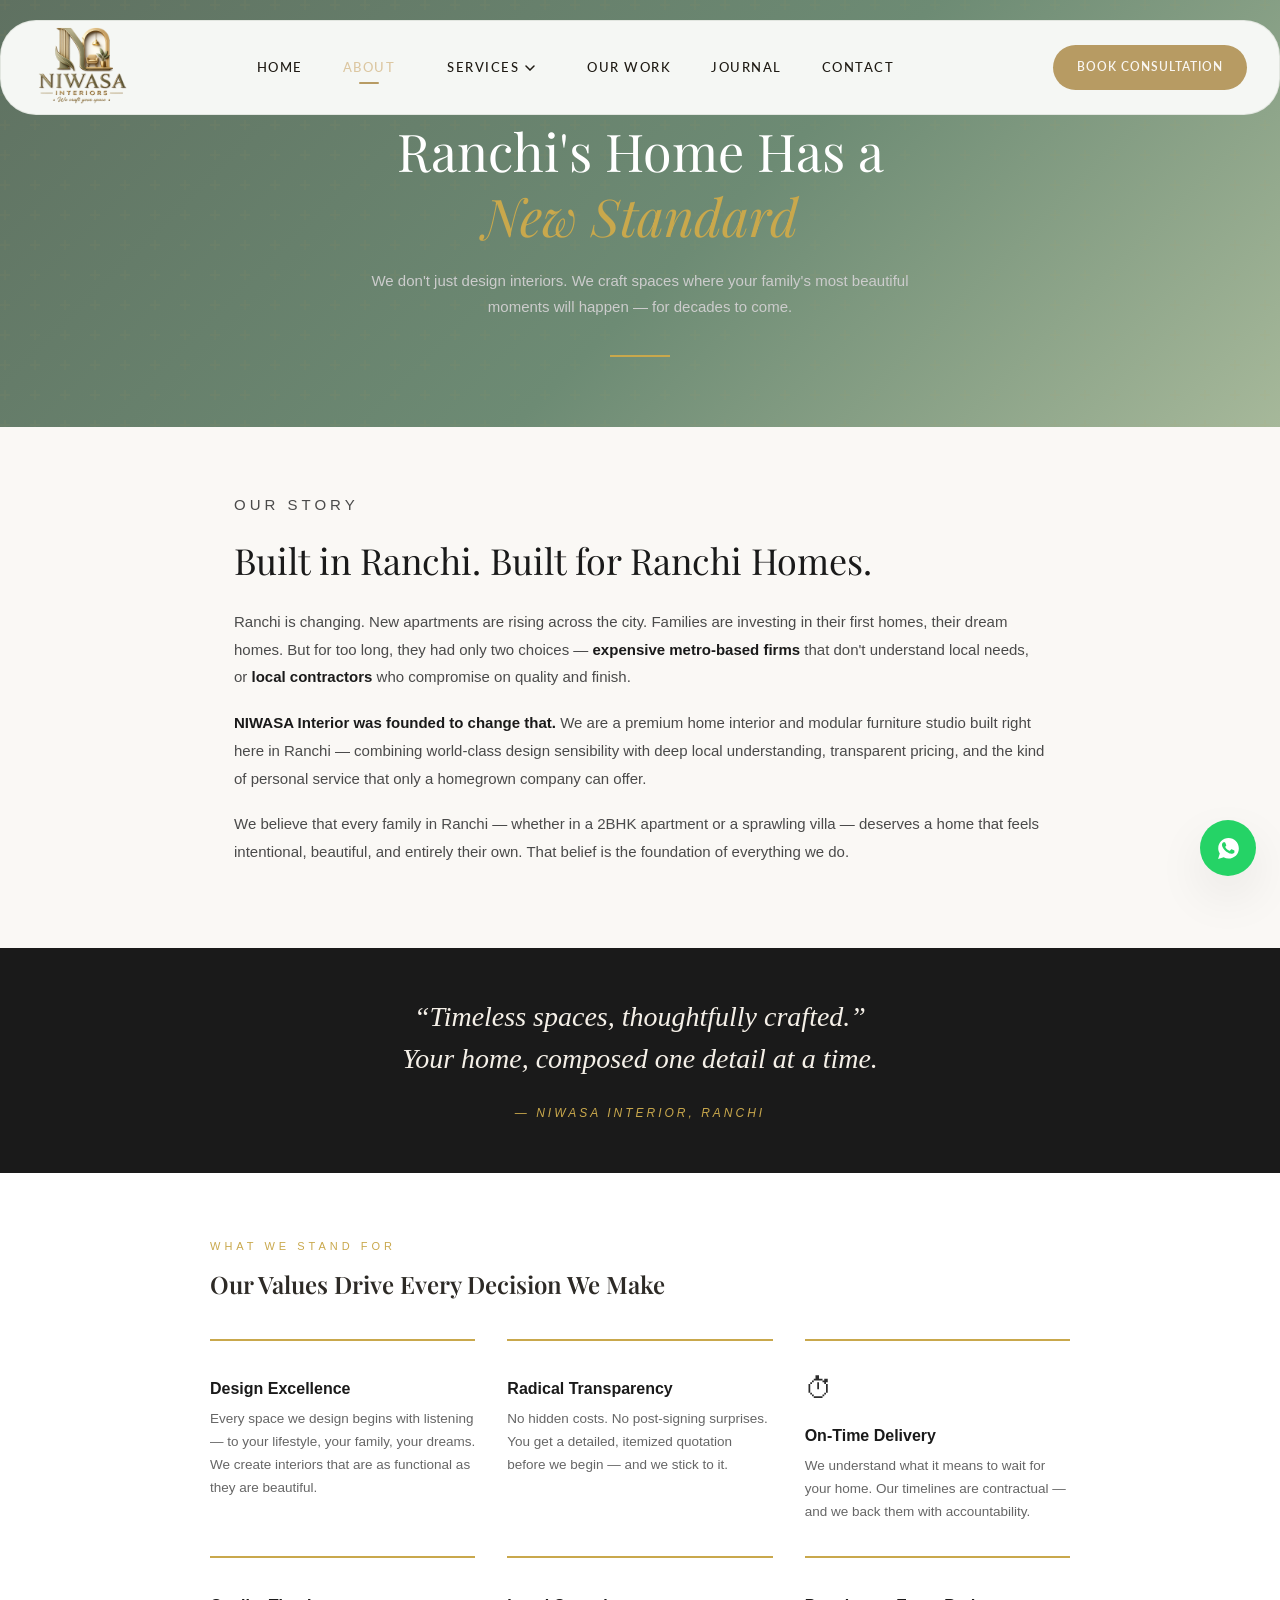
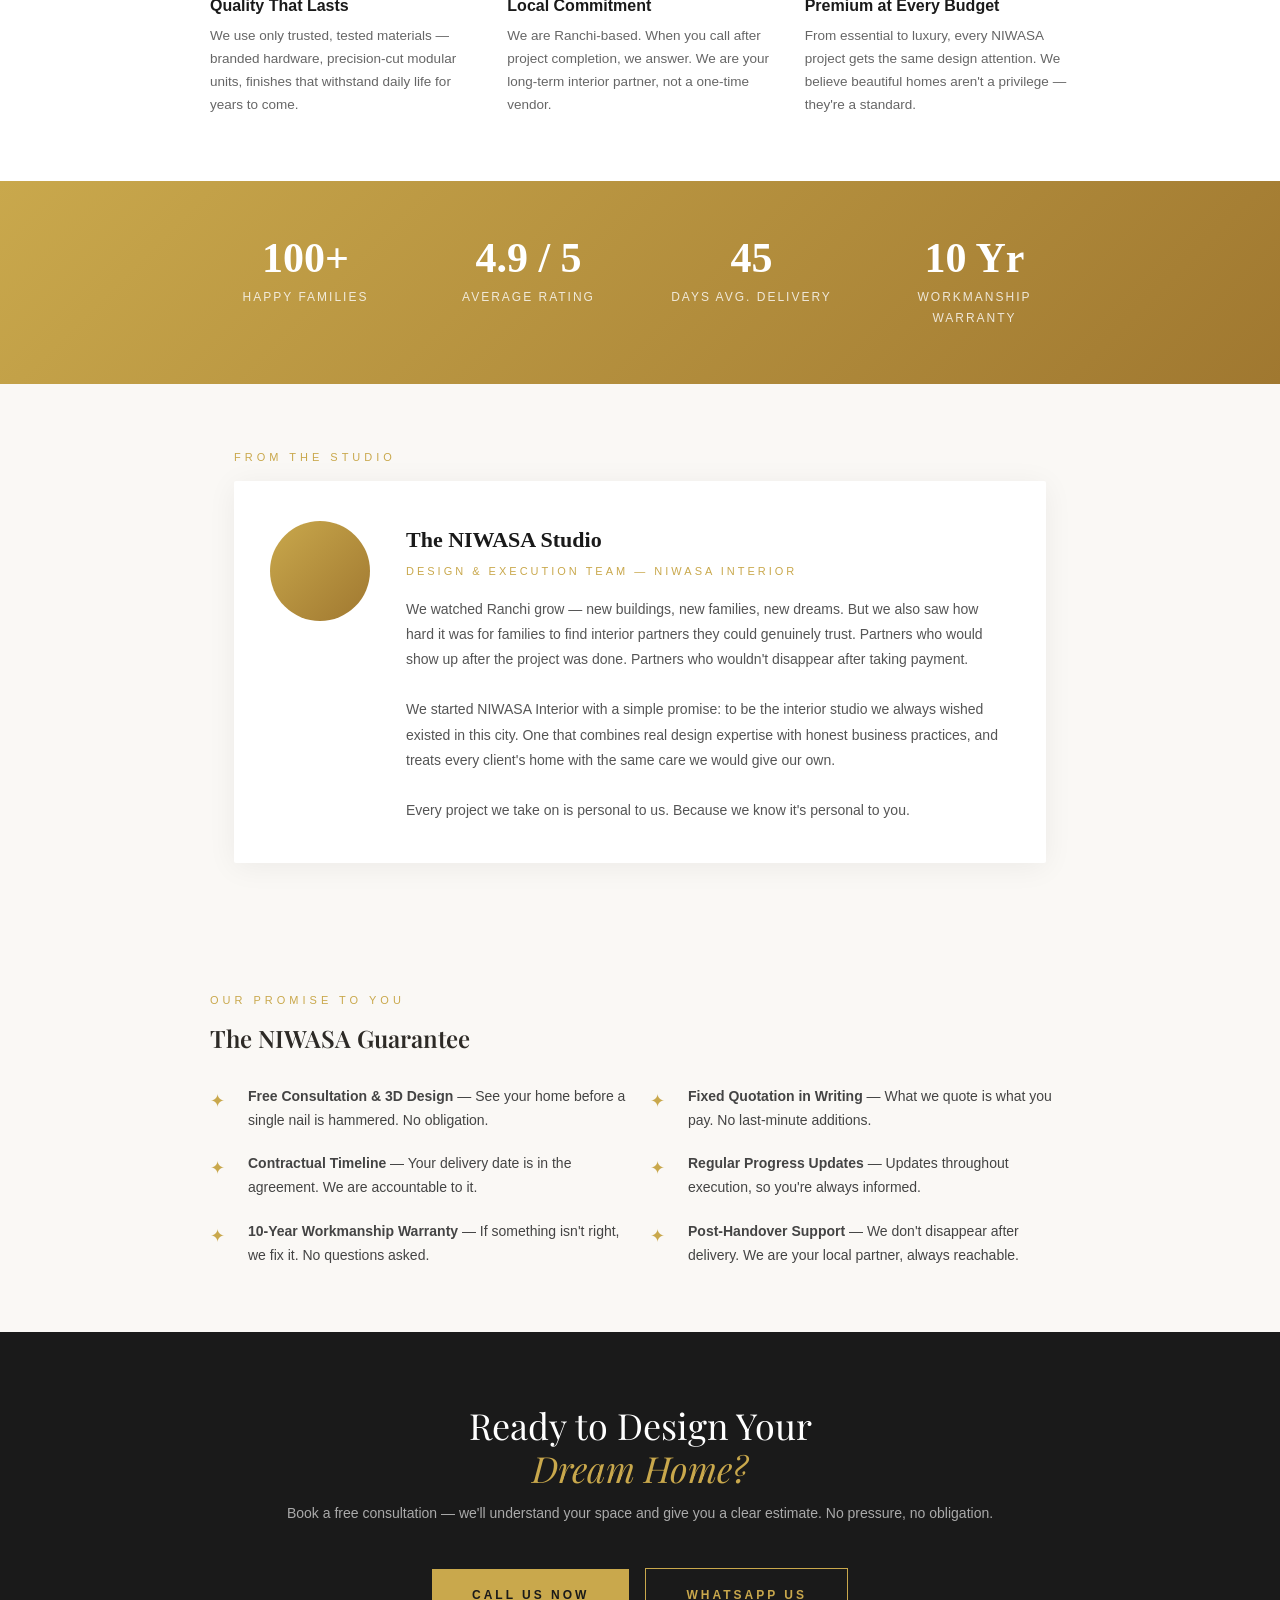
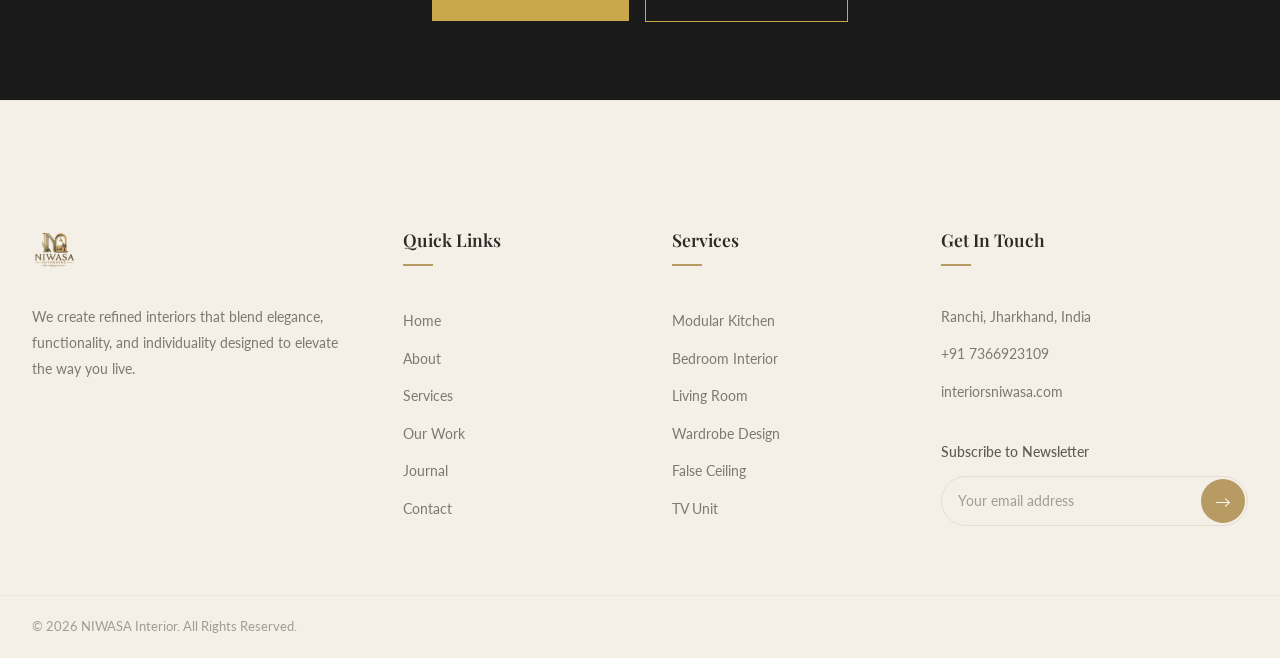
==== commit 2ddc9f5d: "niwasa completed" ====
--- a/about.html
+++ b/about.html
@@ -18,7 +18,7 @@
       <!-- HERO -->
       <section class="ao-hero">
         <p class="ao-hero-eyebrow">About NIWASA Interior</p>
-        <h1>Bangalore's Home Has a<br><span>New Standard</span></h1>
+        <h1>Ranchi's Home Has a<br><span>New Standard</span></h1>
         <p class="ao-hero-sub">We don't just design interiors. We craft spaces where your family's most beautiful moments will happen — for decades to come.</p>
         <div class="ao-gold-line"></div>
       </section>
@@ -26,22 +26,22 @@
       <!-- BRAND STORY -->
       <section class="ao-section">
         <p class="ao-section-label">Our Story</p>
-        <h2>Built in Bangalore. Built for Bangalore Homes.</h2>
+        <h2>Built in Ranchi. Built for Ranchi Homes.</h2>
         <p>
-          Bangalore is changing. New apartments are rising across Koramangala, Indiranagar, Whitefield, and HSR Layout. Families are investing in their first homes, their dream homes. But for too long, they had only two choices — <strong>expensive metro-based firms</strong> that don't understand local needs, or <strong>local contractors</strong> who compromise on quality and finish.
+          Ranchi is changing. New apartments are rising across the city. Families are investing in their first homes, their dream homes. But for too long, they had only two choices — <strong>expensive metro-based firms</strong> that don't understand local needs, or <strong>local contractors</strong> who compromise on quality and finish.
         </p>
         <p>
-          <strong>NIWASA Interior was founded to change that.</strong> We are a premium home interior and modular furniture studio built right here in Bangalore — combining world-class design sensibility with deep local understanding, transparent pricing, and the kind of personal service that only a homegrown company can offer.
+          <strong>NIWASA Interior was founded to change that.</strong> We are a premium home interior and modular furniture studio built right here in Ranchi — combining world-class design sensibility with deep local understanding, transparent pricing, and the kind of personal service that only a homegrown company can offer.
         </p>
         <p>
-          We believe that every family in Karnataka — whether in a 2BHK apartment or a sprawling villa — deserves a home that feels intentional, beautiful, and entirely their own. That belief is the foundation of everything we do.
+          We believe that every family in Ranchi — whether in a 2BHK apartment or a sprawling villa — deserves a home that feels intentional, beautiful, and entirely their own. That belief is the foundation of everything we do.
         </p>
       </section>
 
       <!-- QUOTE -->
       <div class="ao-quote-block">
         <blockquote>&ldquo;Timeless spaces, thoughtfully crafted.&rdquo;<br>Your home, composed one detail at a time.</blockquote>
-        <cite>&mdash; NIWASA Interior, Bangalore</cite>
+        <cite>&mdash; NIWASA Interior, Ranchi</cite>
       </div>
 
       <!-- VALUES -->
@@ -51,32 +51,32 @@
           <h2>Our Values Drive Every Decision We Make</h2>
           <div class="ao-values-grid">
             <div class="ao-value-card">
-              <div class="ao-value-icon">🎨</div>
+              <div class="ao-value-icon"></div>
               <h3>Design Excellence</h3>
               <p>Every space we design begins with listening — to your lifestyle, your family, your dreams. We create interiors that are as functional as they are beautiful.</p>
             </div>
             <div class="ao-value-card">
-              <div class="ao-value-icon">🤝</div>
+              <div class="ao-value-icon"></div>
               <h3>Radical Transparency</h3>
               <p>No hidden costs. No post-signing surprises. You get a detailed, itemized quotation before we begin — and we stick to it.</p>
             </div>
             <div class="ao-value-card">
-              <div class="ao-value-icon">⏱️</div>
+              <div class="ao-value-icon">⏱</div>
               <h3>On-Time Delivery</h3>
               <p>We understand what it means to wait for your home. Our timelines are contractual — and we back them with accountability.</p>
             </div>
             <div class="ao-value-card">
-              <div class="ao-value-icon">🛡️</div>
+              <div class="ao-value-icon"></div>
               <h3>Quality That Lasts</h3>
               <p>We use only trusted, tested materials — branded hardware, precision-cut modular units, finishes that withstand daily life for years to come.</p>
             </div>
             <div class="ao-value-card">
-              <div class="ao-value-icon">📍</div>
+              <div class="ao-value-icon"></div>
               <h3>Local Commitment</h3>
-              <p>We are Bangalore-based. When you call after project completion, we answer. We are your long-term interior partner, not a one-time vendor.</p>
+              <p>We are Ranchi-based. When you call after project completion, we answer. We are your long-term interior partner, not a one-time vendor.</p>
             </div>
             <div class="ao-value-card">
-              <div class="ao-value-icon">✨</div>
+              <div class="ao-value-icon"></div>
               <h3>Premium at Every Budget</h3>
               <p>From essential to luxury, every NIWASA project gets the same design attention. We believe beautiful homes aren't a privilege — they're a standard.</p>
             </div>
@@ -110,12 +110,12 @@
       <section class="ao-founder-section">
         <p class="ao-section-label">From the Studio</p>
         <div class="ao-founder-card">
-          <div class="ao-founder-avatar">🏠</div>
+          <div class="ao-founder-avatar"></div>
           <div>
             <div class="ao-founder-name">The NIWASA Studio</div>
             <div class="ao-founder-title">Design &amp; Execution Team — NIWASA Interior</div>
             <p class="ao-founder-bio">
-              We watched Bangalore grow — new buildings, new families, new dreams. But we also saw how hard it was for families to find interior partners they could genuinely trust. Partners who would show up after the project was done. Partners who wouldn't disappear after taking payment.<br><br>
+              We watched Ranchi grow — new buildings, new families, new dreams. But we also saw how hard it was for families to find interior partners they could genuinely trust. Partners who would show up after the project was done. Partners who wouldn't disappear after taking payment.<br><br>
               We started NIWASA Interior with a simple promise: to be the interior studio we always wished existed in this city. One that combines real design expertise with honest business practices, and treats every client's home with the same care we would give our own.<br><br>
               Every project we take on is personal to us. Because we know it's personal to you.
             </p>
@@ -142,9 +142,9 @@
       <!-- CTA -->
       <section class="ao-cta-section">
         <h2>Ready to Design Your<br><span>Dream Home?</span></h2>
-        <p>Book a free consultation — we'll understand your space, show you 3D designs, and give you a clear estimate. No pressure, no obligation.</p>
-        <a class="ao-cta-btn" href="tel:+919304687036">📞 Call Us Now</a>
-        <a class="ao-cta-btn outline" href="https://wa.me/919304687036">💬 WhatsApp Us</a>
+        <p>Book a free consultation — we'll understand your space and give you a clear estimate. No pressure, no obligation.</p>
+        <a class="ao-cta-btn" href="tel:+917366923109"> Call Us Now</a>
+        <a class="ao-cta-btn outline" href="https://wa.me/917366923109"> WhatsApp Us</a>
       </section>
 
     </div>
--- a/static/css/pages/about.css
+++ b/static/css/pages/about.css
@@ -14,7 +14,12 @@
 
 /* HERO */
 .ao-hero {
-  background: linear-gradient(135deg, #1a1a1a 0%, #2d2416 60%, #3d3020 100%);
+  background: linear-gradient(
+    135deg,
+    #5F7161 0%,
+    #6D8B74 55%,
+    #A6B89A 100%
+  );
   color: #fff;
   padding: 80px 24px 70px;
   text-align: center;
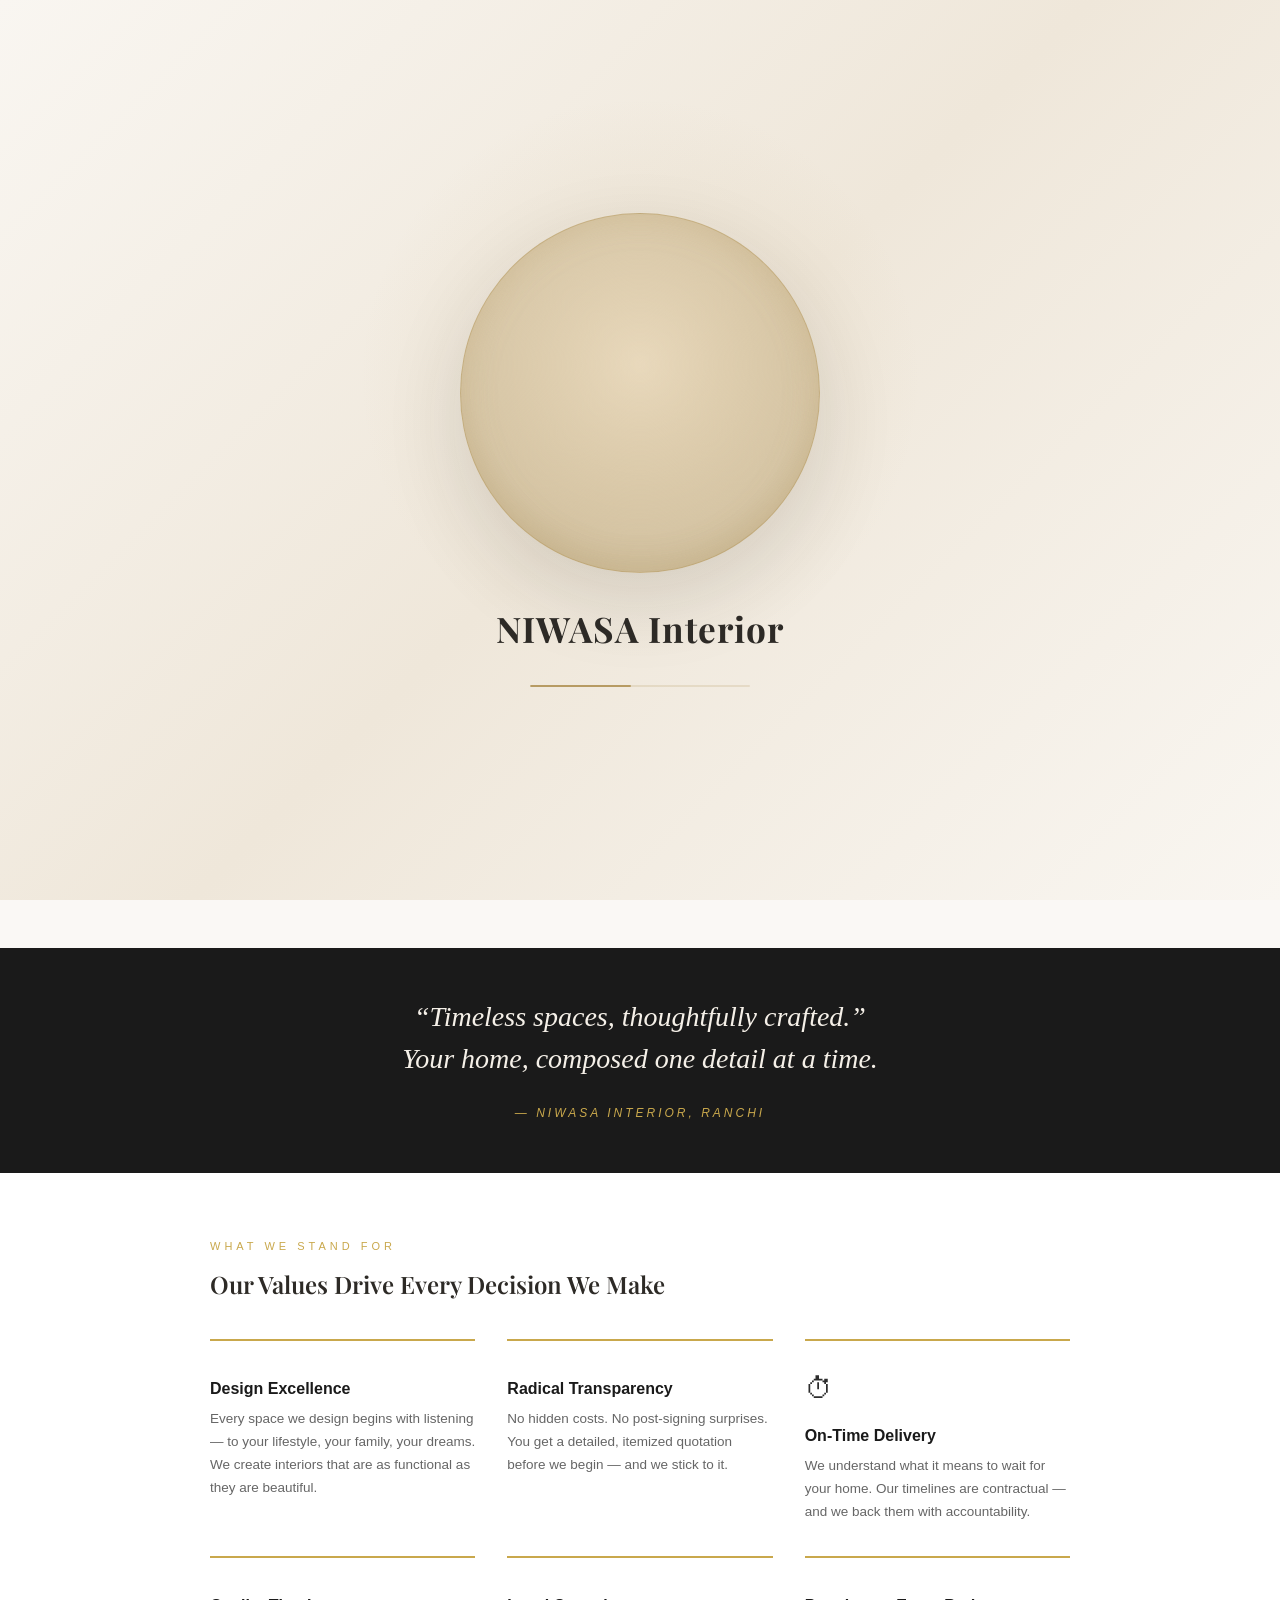
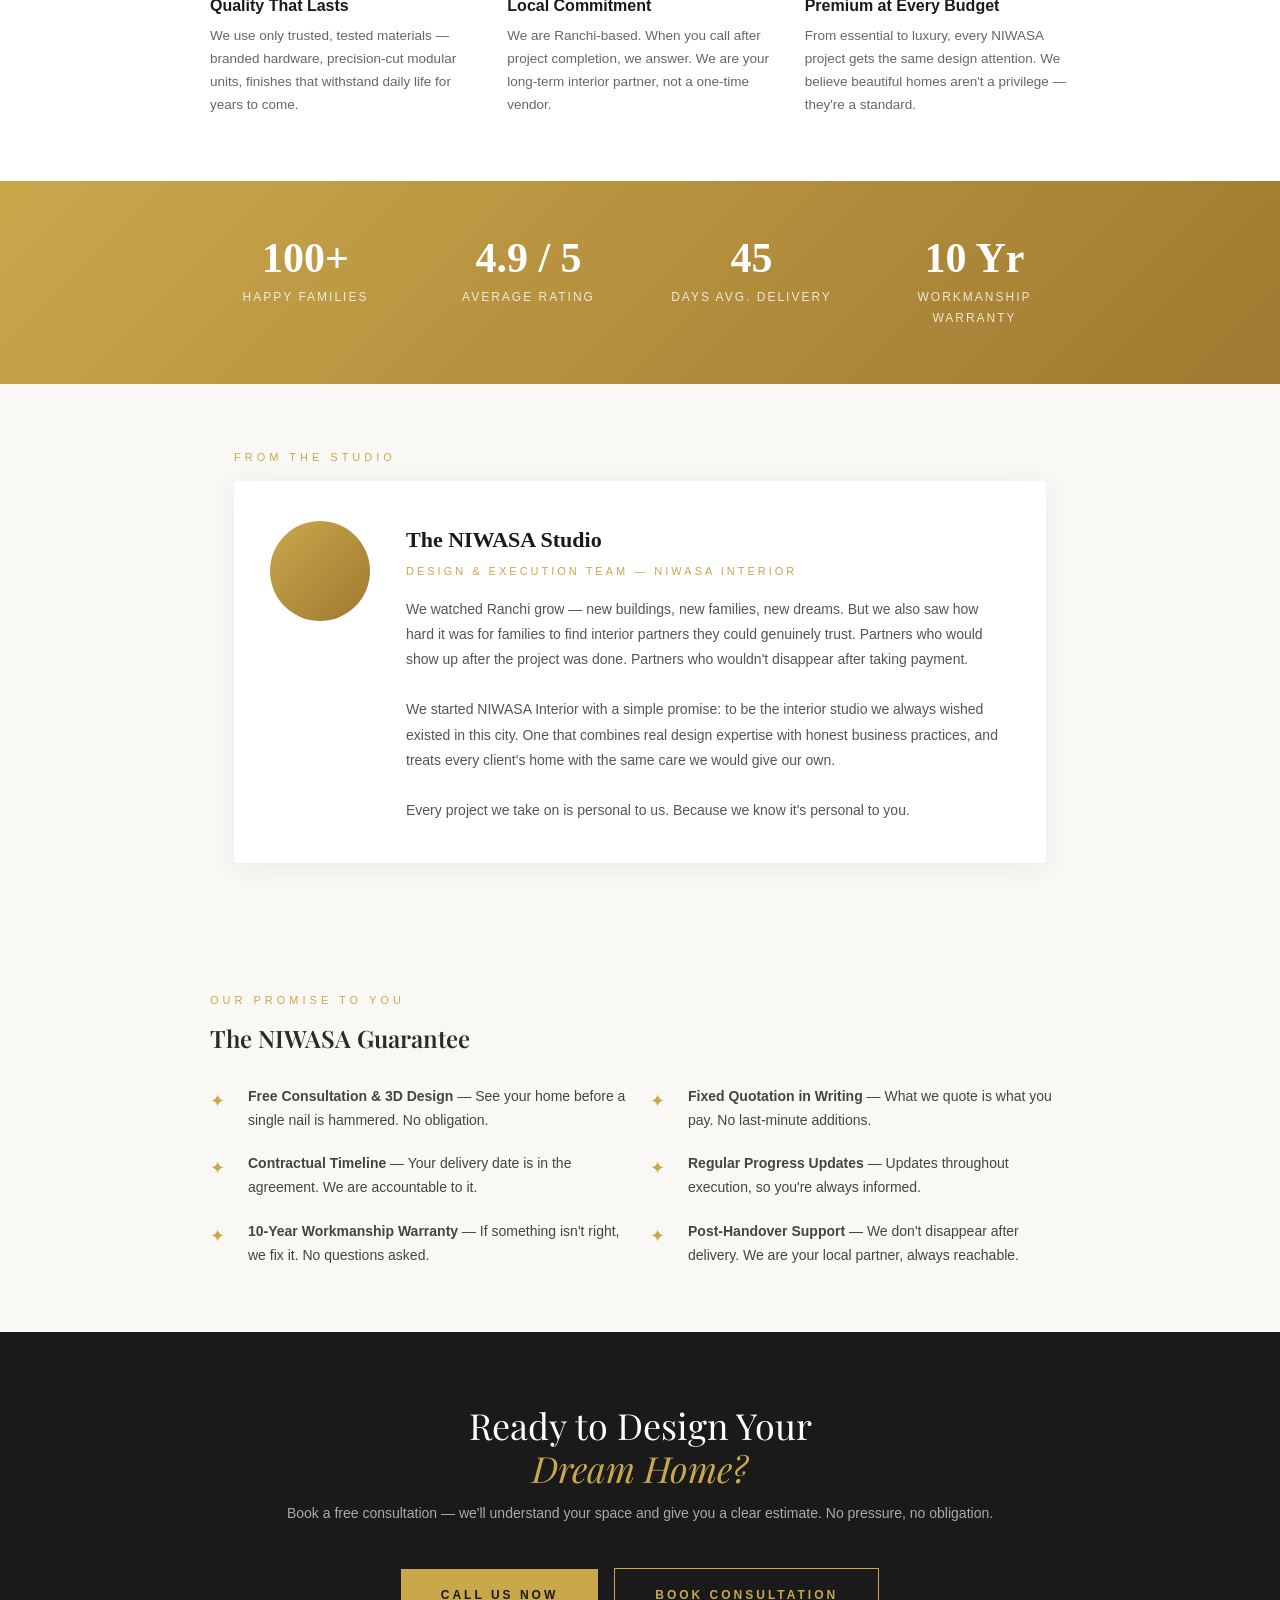
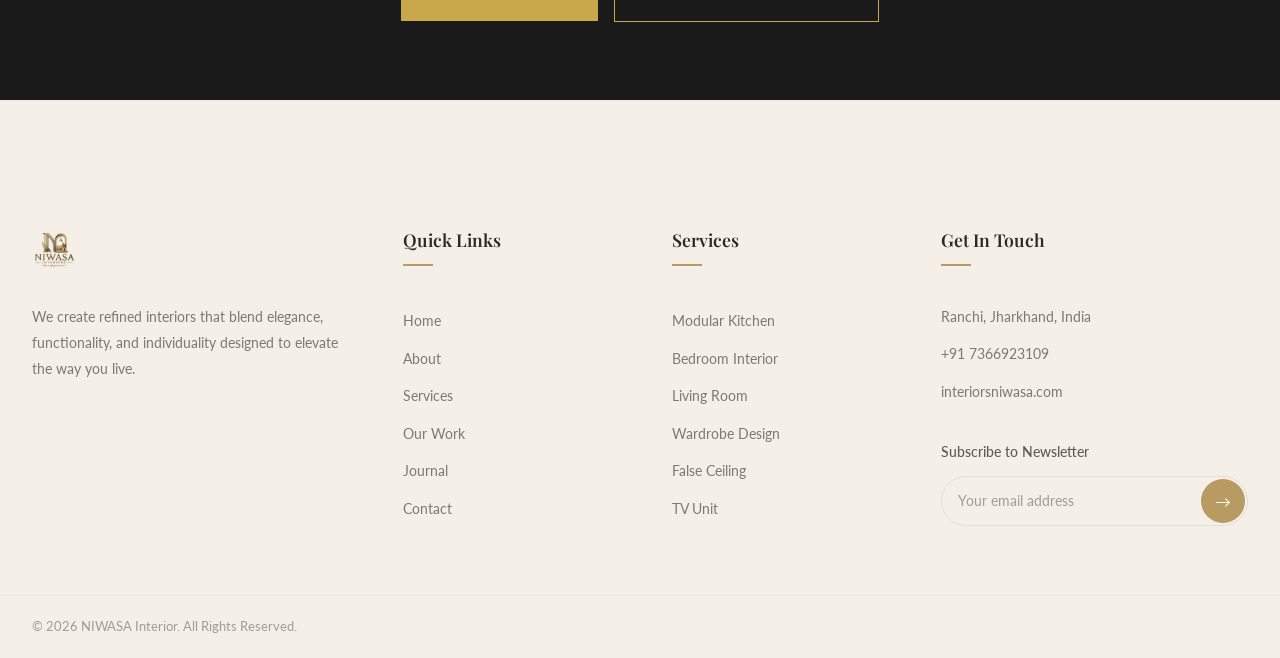
==== commit 349db17d: "niwasa completed" ====
--- a/about.html
+++ b/about.html
@@ -144,7 +144,7 @@
         <h2>Ready to Design Your<br><span>Dream Home?</span></h2>
         <p>Book a free consultation — we'll understand your space and give you a clear estimate. No pressure, no obligation.</p>
         <a class="ao-cta-btn" href="tel:+917366923109"> Call Us Now</a>
-        <a class="ao-cta-btn outline" href="https://wa.me/917366923109"> WhatsApp Us</a>
+        <a class="ao-cta-btn outline" href="contact.html#consultation">Book Consultation</a>
       </section>
 
     </div>
--- a/static/css/core/site.css
+++ b/static/css/core/site.css
@@ -231,6 +231,33 @@
     display: block;
 }
 
+.image-fallback {
+    width: 100%;
+    min-height: 230px;
+    display: flex;
+    flex-direction: column;
+    align-items: center;
+    justify-content: center;
+    gap: 12px;
+    padding: 24px;
+    background: var(--bg-secondary);
+    border: 1px solid var(--border-light);
+    color: var(--text-tertiary);
+    text-align: center;
+}
+
+.image-fallback svg {
+    width: 42px;
+    height: 42px;
+    color: var(--gold);
+}
+
+.image-fallback span {
+    color: var(--text-secondary);
+    font-weight: 700;
+    line-height: 1.35;
+}
+
 ul, ol {
     list-style: none;
 }
@@ -347,18 +374,95 @@
 /* ============================================================
    PRELOADER
    ============================================================ */
+.splash-screen {
+    position: fixed;
+    inset: 0;
+    width: 100%;
+    height: 100svh;
+    background:
+        radial-gradient(circle at 50% 42%, rgba(183, 155, 99, .16), transparent 34%),
+        linear-gradient(135deg, #f9f6f1 0%, #efe7da 50%, #f9f6f1 100%);
+    display: flex;
+    align-items: center;
+    justify-content: center;
+    z-index: var(--z-preloader);
+    transition: opacity .75s ease, visibility .75s ease;
+}
+
+.splash-screen.hidden {
+    opacity: 0;
+    visibility: hidden;
+    pointer-events: none;
+}
+
+.splash-inner {
+    text-align: center;
+    width: min(88vw, 520px);
+    display: grid;
+    justify-items: center;
+    gap: 26px;
+}
+
+.splash-video-frame {
+    width: min(74vw, 360px);
+    aspect-ratio: 1 / 1;
+    display: flex;
+    align-items: center;
+    justify-content: center;
+    border-radius: 50%;
+    background:
+        radial-gradient(circle at 50% 42%, rgba(232, 216, 187, .95), rgba(183, 155, 99, .42) 62%, rgba(155, 130, 76, .62) 100%);
+    border: 1px solid rgba(183, 155, 99, .55);
+    box-shadow:
+        0 28px 80px rgba(45, 42, 38, .12),
+        inset 0 0 34px rgba(183, 155, 99, .25);
+    overflow: hidden;
+    animation: splashFloat 2.6s ease-in-out infinite;
+}
+
+.splash-video {
+    width: 98%;
+    height: 98%;
+    object-fit: cover;
+    display: block;
+}
+
+.splash-brand {
+    color: var(--text-primary);
+    font-family: var(--font-heading);
+    font-size: clamp(1.4rem, 4vw, 2.2rem);
+    font-weight: 700;
+    letter-spacing: 1px;
+}
+
+.splash-line {
+    width: min(220px, 48vw);
+    height: 2px;
+    border-radius: 999px;
+    background: rgba(183, 155, 99, .22);
+    overflow: hidden;
+}
+
+.splash-line span {
+    display: block;
+    width: 46%;
+    height: 100%;
+    border-radius: inherit;
+    background: var(--gold);
+    animation: splashLine 1.25s ease-in-out infinite;
+}
+
 .preloader {
     position: fixed;
-    top: 0;
-    left: 0;
+    inset: 0;
     width: 100%;
     height: 100%;
     background: var(--bg-primary);
     display: flex;
     align-items: center;
     justify-content: center;
-    z-index: var(--z-preloader);
-    transition: opacity 0.6s ease, visibility 0.6s ease;
+    z-index: calc(var(--z-preloader) - 1);
+    transition: opacity .6s ease, visibility .6s ease;
 }
 
 .preloader.hidden {
@@ -399,13 +503,22 @@
 
 @keyframes preloaderPulse {
     0%, 100% { opacity: 1; transform: scale(1); }
-    50% { opacity: 0.7; transform: scale(0.97); }
-}
-
-@keyframes preloaderBar {
-    0% { width: 0; margin-left: 0; }
-    50% { width: 70%; margin-left: 15%; }
-    100% { width: 0; margin-left: 100%; }
+    50% { opacity: .7; transform: scale(.97); }
+}
+
+@keyframes preloaderSpin {
+    to { transform: rotate(360deg); }
+}
+
+@keyframes splashFloat {
+    0%, 100% { transform: translateY(0) scale(1); }
+    50% { transform: translateY(-8px) scale(1.015); }
+}
+
+@keyframes splashLine {
+    0% { transform: translateX(-110%); }
+    55% { transform: translateX(70%); }
+    100% { transform: translateX(230%); }
 }
 
 
@@ -555,10 +668,6 @@
     z-index: 999;
 }
 
-@keyframes preloaderSpin {
-    to { transform: rotate(360deg); }
-}
-
 .nav-dropdown:hover .dropdown-menu {
     opacity: 1;
     visibility: visible;
@@ -1179,18 +1288,6 @@
 
 .floating-btn:hover {
     transform: scale(1.1);
-}
-
-/* WhatsApp */
-.whatsapp-btn {
-    background: #25D366;
-    color: #fff;
-    animation: floatingPulse 3s ease-in-out infinite;
-}
-
-.whatsapp-btn:hover {
-    background: #22c55e;
-    box-shadow: 0 4px 20px rgba(37, 211, 102, 0.4);
 }
 
 /* Tooltip */
@@ -2899,7 +2996,4 @@
         padding: 126px 0 56px;
     }
 
-    .preloader-logo img {
-        height: 52px;
-    }
-}
+}
